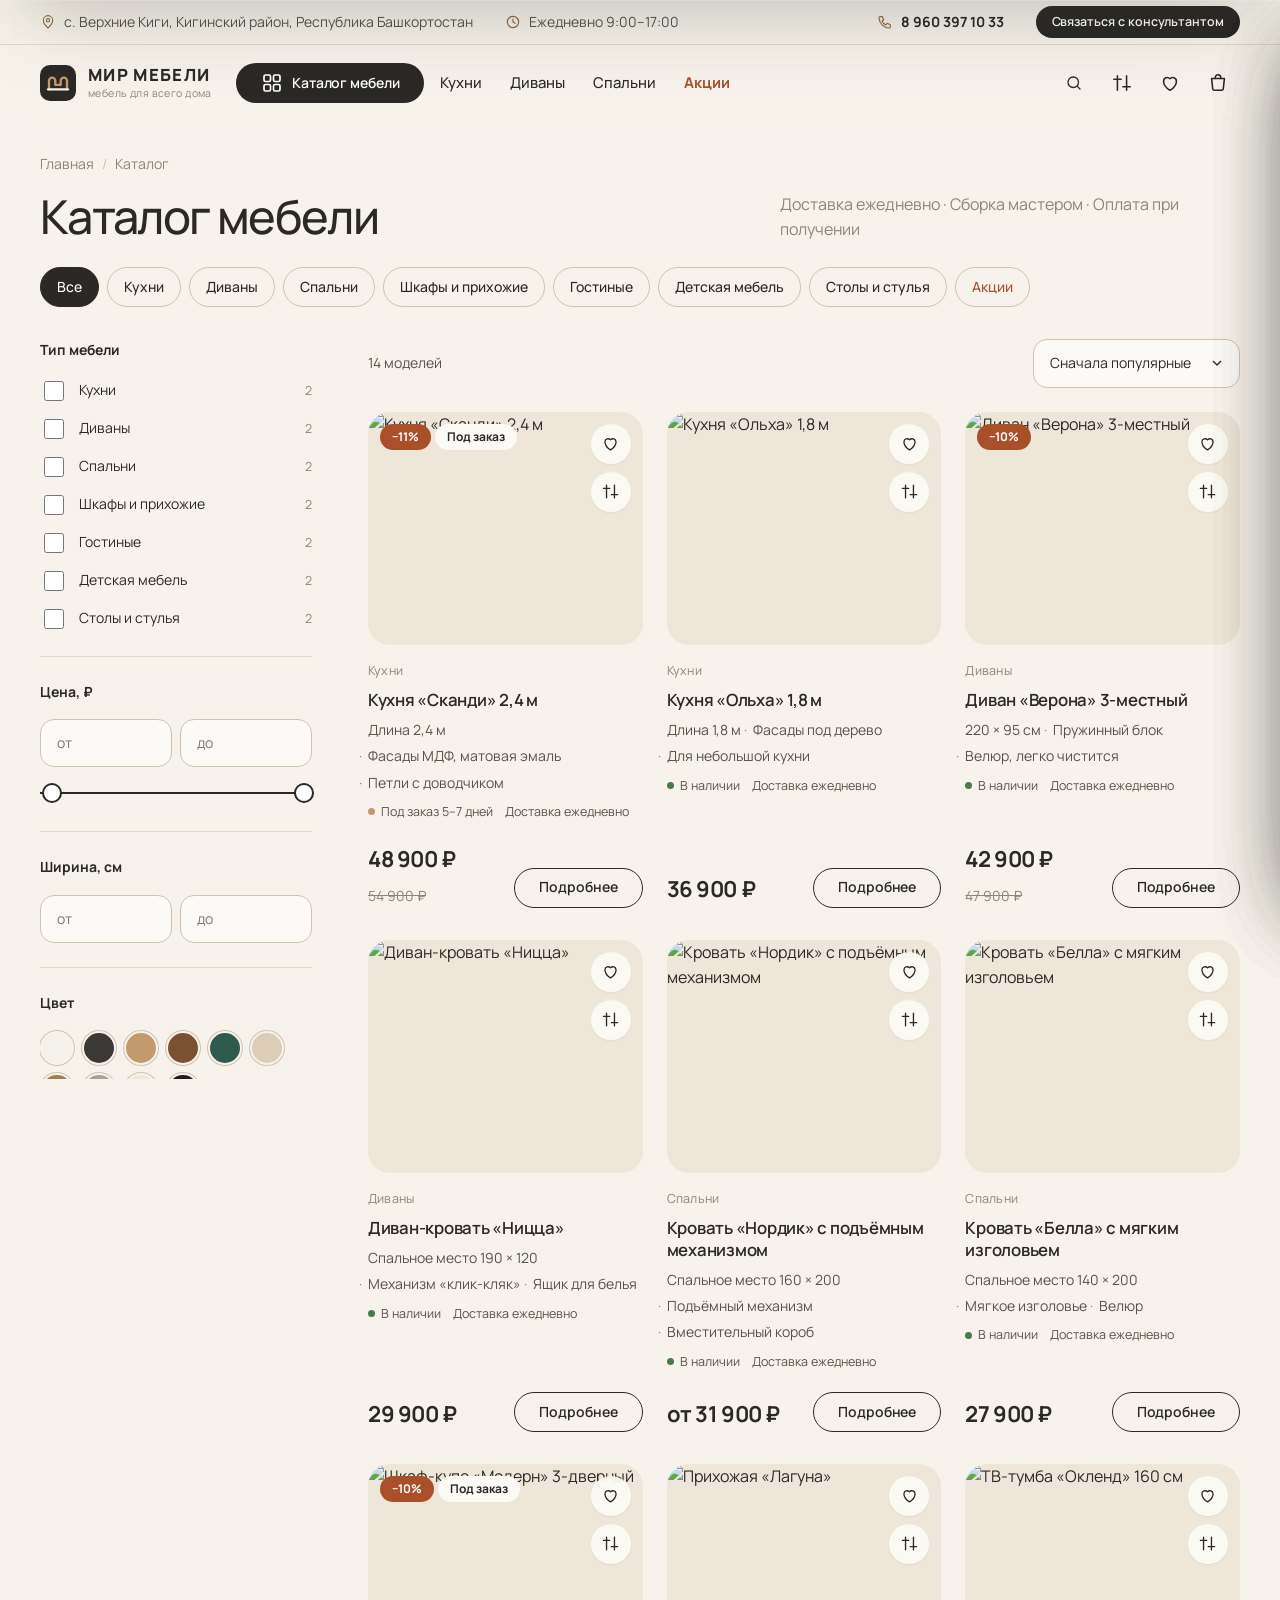
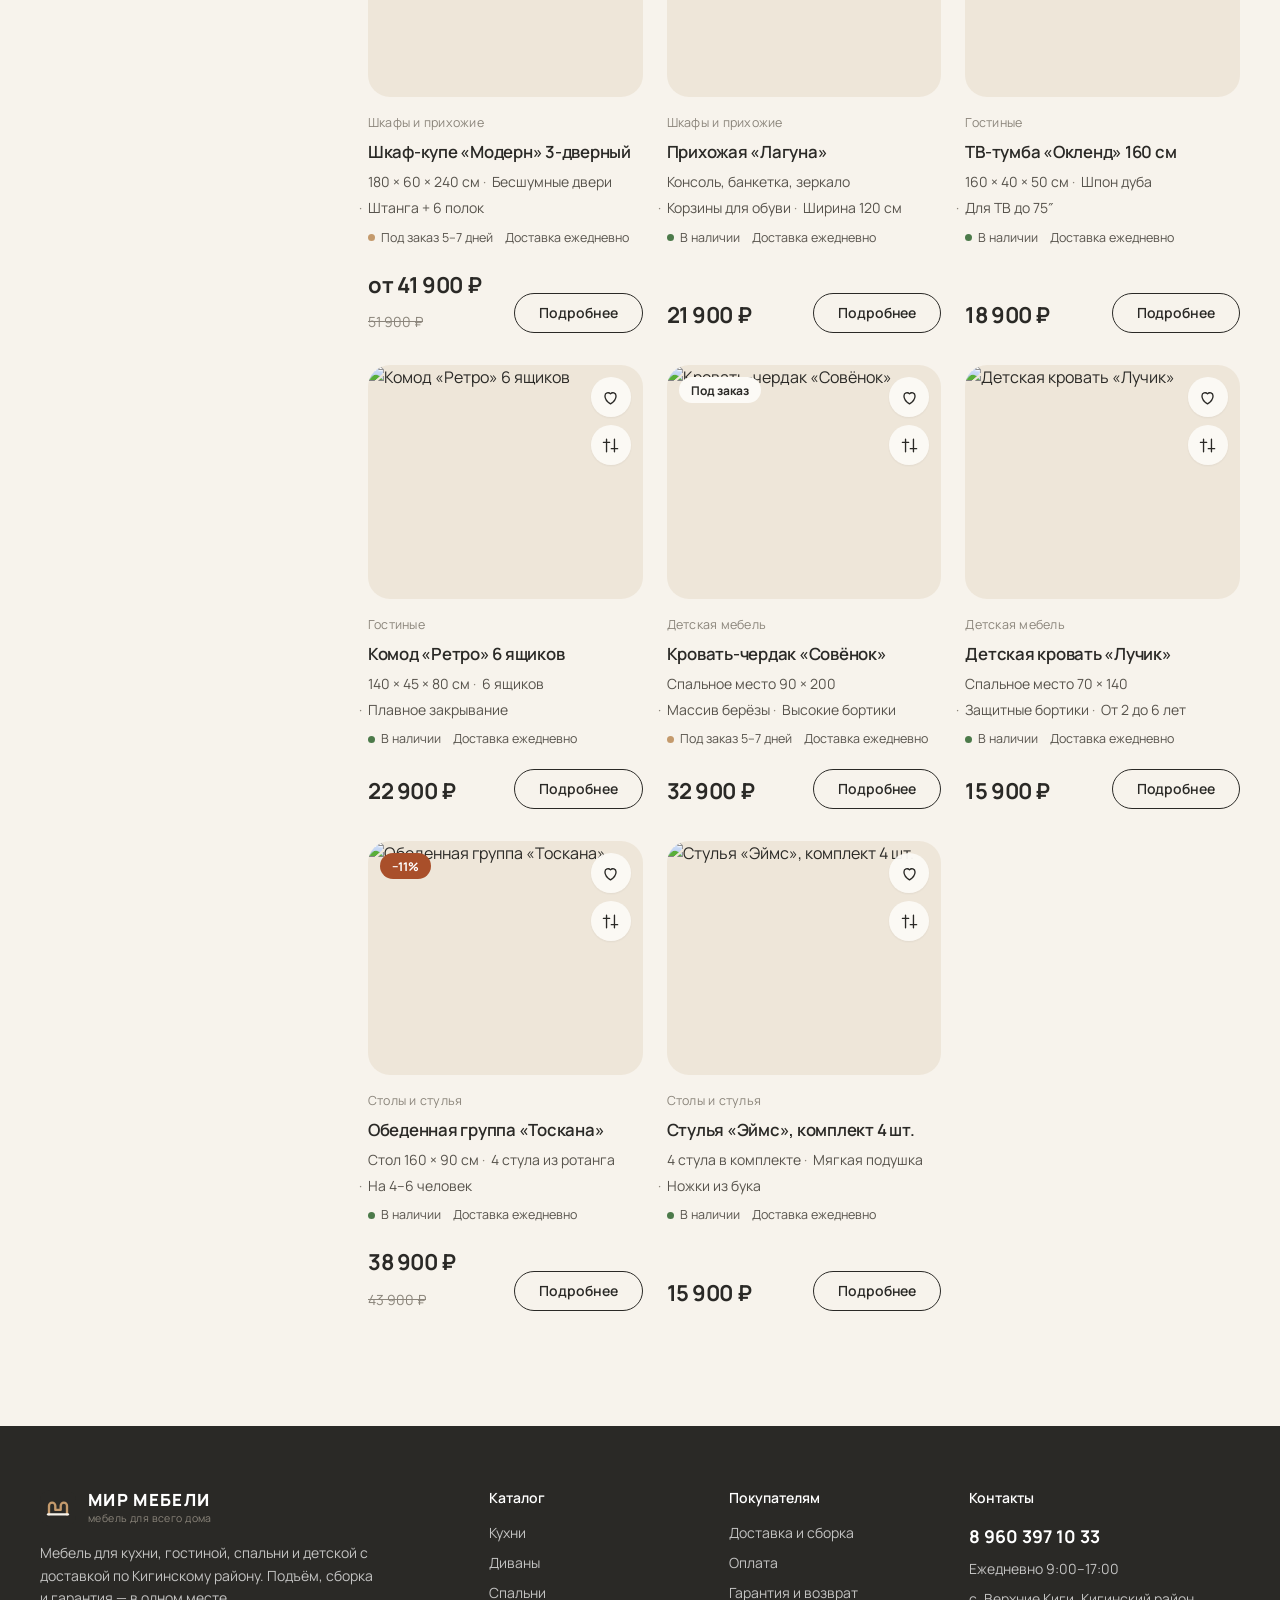
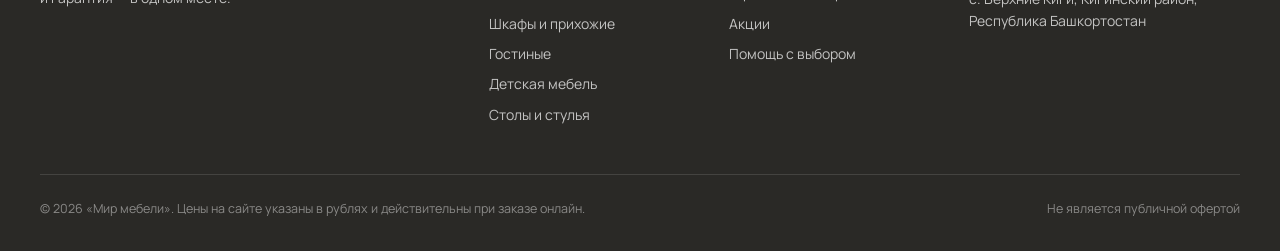
==== catalog.html @ 99c2c00d "Сайт магазина Мир мебели" ====
<!doctype html>
<html lang="ru">
<head>
  <meta charset="utf-8">
  <meta name="viewport" content="width=device-width, initial-scale=1, viewport-fit=cover">
  <title>Каталог мебели — кухни, диваны, спальни, шкафы | Мир мебели</title>
  <meta name="description" content="Каталог мебели «Мир мебели» в Верхних Кигах: фильтры по цене, размерам, цвету и материалу. Доставка ежедневно, сборка, гарантия 18 месяцев.">
  <meta name="theme-color" content="#F7F3EC">
  <link rel="canonical" href="https://mir-mebeli.example/catalog.html">
  <link rel="icon" href="favicon.svg" type="image/svg+xml">
  <link rel="preconnect" href="https://fonts.googleapis.com">
  <link rel="preconnect" href="https://fonts.gstatic.com" crossorigin>
  <link rel="preconnect" href="https://images.unsplash.com">
  <link href="https://fonts.googleapis.com/css2?family=Manrope:wght@400;500;600;700;800&display=swap" rel="stylesheet">
  <link rel="stylesheet" href="assets/css/styles.css">
</head>
<body data-page="catalog">
  <a class="skip-link" href="#main">Перейти к содержимому</a>
  <div id="site-header" style="min-height:var(--header-h)"></div>

  <main id="main">
    <div class="container">
      <header class="page-head">
        <nav aria-label="Хлебные крошки"><ol class="crumbs" style="list-style:none;padding:0;margin:0 0 var(--sp-4)"><li><a href="index.html">Главная</a></li><li data-crumb>Каталог</li></ol></nav>
        <div class="page-head__row">
          <h1 class="page-title" data-title>Каталог мебели</h1>
          <p class="muted" data-subtitle style="max-width:460px">Доставка ежедневно · Сборка мастером · Оплата при получении</p>
        </div>
        <nav class="catnav" aria-label="Разделы" data-catnav></nav>
      </header>

      <div class="catalog">
        <aside class="filters" id="filters" aria-label="Фильтры">
          <div class="filters__head"><b style="font-size:1.15rem">Фильтры</b><button class="icon-btn" data-close-filters aria-label="Закрыть фильтры"><svg viewBox="0 0 24 24" width="22" height="22" fill="none" stroke="currentColor" stroke-width="1.7" stroke-linecap="round"><path d="M6 6l12 12M18 6L6 18"/></svg></button></div>
          <form data-filters onsubmit="return false">
            <fieldset class="fgroup" style="border-left:0;border-right:0;border-top:0;margin:0">
              <legend class="fgroup__title" style="padding:0">Тип мебели</legend>
              <div data-f-cats></div>
            </fieldset>
            <div class="fgroup">
              <div class="fgroup__title">Цена, ₽</div>
              <div class="range">
                <label class="sr-only" for="pmin">Цена от</label><input class="input" id="pmin" name="pmin" inputmode="numeric" placeholder="от">
                <label class="sr-only" for="pmax">Цена до</label><input class="input" id="pmax" name="pmax" inputmode="numeric" placeholder="до">
              </div>
              <div class="range-slider" aria-hidden="true">
                <span class="range-slider__track"></span><span class="range-slider__fill" data-fill></span>
                <input type="range" data-rmin tabindex="-1"><input type="range" data-rmax tabindex="-1">
              </div>
            </div>
            <div class="fgroup">
              <div class="fgroup__title">Ширина, см</div>
              <div class="range">
                <label class="sr-only" for="wmin">Ширина от</label><input class="input" id="wmin" name="wmin" inputmode="numeric" placeholder="от">
                <label class="sr-only" for="wmax">Ширина до</label><input class="input" id="wmax" name="wmax" inputmode="numeric" placeholder="до">
              </div>
            </div>
            <div class="fgroup">
              <div class="fgroup__title">Цвет</div>
              <div class="swatches" data-f-colors></div>
            </div>
            <fieldset class="fgroup" style="border-left:0;border-right:0;border-top:0;margin:0">
              <legend class="fgroup__title" style="padding:0">Материал</legend>
              <div data-f-mats></div>
            </fieldset>
            <div class="fgroup">
              <label class="check"><input type="checkbox" name="stock"><span>Только в наличии</span></label>
              <label class="check" style="margin-top:var(--sp-3)"><input type="checkbox" name="sale"><span>Со скидкой</span></label>
            </div>
            <div class="filters__apply" style="display:grid;gap:var(--sp-2);padding-top:var(--sp-5)">
              <button type="button" class="btn btn--dark btn--block filter-open" data-close-filters data-apply>Показать</button>
              <button type="button" class="btn btn--ghost btn--sm" data-reset>Сбросить фильтры</button>
            </div>
          </form>
        </aside>

        <section aria-label="Товары">
          <div class="toolbar">
            <span class="toolbar__count" data-count-text aria-live="polite"></span>
            <div class="toolbar__right">
              <button class="btn btn--ghost btn--sm filter-open" data-open-filters><svg viewBox="0 0 24 24" width="18" height="18" fill="none" stroke="currentColor" stroke-width="1.8" stroke-linecap="round"><path d="M4 6h16M7 12h10M10 18h4"/></svg>Фильтры</button>
              <label class="sr-only" for="sort">Сортировка</label>
              <select class="select" id="sort" data-sort>
                <option value="pop">Сначала популярные</option>
                <option value="asc">Сначала дешевле</option>
                <option value="desc">Сначала дороже</option>
                <option value="sale">Сначала со скидкой</option>
              </select>
            </div>
          </div>
          <div class="chips" data-chips></div>
          <div class="grid-products" data-grid></div>
        </section>
      </div>
    </div>
  </main>

  <div id="site-footer"></div>

  <script src="assets/js/data.js" defer></script>
  <script src="assets/js/app.js" defer></script>
  <script src="assets/js/catalog.js" defer></script>
</body>
</html>
---- assets/css/styles.css ----
/* =========================================================
   МИР МЕБЕЛИ — дизайн-система
   Все цвета, отступы, радиусы и шрифты задаются здесь один раз.
   ========================================================= */
:root {
  /* Цвет */
  --milk: #F7F3EC;          /* основной фон */
  --milk-light: #FCFAF6;    /* карточки, поля */
  --beige: #EEE6D9;         /* второстепенные поверхности */
  --beige-deep: #E2D6C3;
  --oak: #C49A6C;           /* светлый дуб */
  --oak-light: #E7D5BB;
  --oak-deep: #8F6A42;
  --graphite: #2A2926;      /* заголовки и текст */
  --graphite-soft: #57534C; /* второстепенный текст */
  --muted: #8B857B;
  --line: #E3DACC;
  --line-strong: #CFC3B0;
  --accent: #A94F2A;        /* фирменный — терракота */
  --accent-hover: #8E3F1F;
  --accent-soft: #F4E4D9;
  --ok: #4C7A4A;
  --white: #FFFFFF;

  /* Шрифт */
  --font: 'Manrope', system-ui, -apple-system, 'Segoe UI', Roboto, sans-serif;
  --fs-display: clamp(2.5rem, 1.6rem + 3.6vw, 4.75rem);
  --fs-h2: clamp(1.875rem, 1.4rem + 1.9vw, 3rem);
  --fs-h3: clamp(1.25rem, 1.1rem + 0.6vw, 1.625rem);
  --fs-lead: clamp(1.0625rem, 1rem + 0.3vw, 1.25rem);
  --fs-body: 1rem;
  --fs-sm: 0.875rem;
  --fs-xs: 0.78rem;
  --fs-price: 1.375rem;

  /* Отступы — шкала 4px */
  --sp-1: 4px;
  --sp-2: 8px;
  --sp-3: 12px;
  --sp-4: 16px;
  --sp-5: 24px;
  --sp-6: 32px;
  --sp-7: 48px;
  --sp-8: 64px;
  --sp-9: 96px;
  --sp-10: 128px;
  --gutter: clamp(16px, 4vw, 40px);
  --section-y: clamp(64px, 9vw, 128px);
  --container: 1320px;

  /* Радиусы, тени, движение */
  --r-sm: 8px;
  --r-md: 14px;
  --r-lg: 22px;
  --r-xl: 32px;
  --r-pill: 999px;
  --shadow-sm: 0 1px 2px rgba(42, 41, 38, .06);
  --shadow-md: 0 12px 32px -12px rgba(42, 41, 38, .18);
  --shadow-lg: 0 30px 80px -24px rgba(42, 41, 38, .30);
  --ease: cubic-bezier(.2, .7, .2, 1);
  --t: .25s var(--ease);

  --header-h: 128px;
  --tabbar-h: 0px;
}

/* ---------- База ---------- */
*, *::before, *::after { box-sizing: border-box; }
html { -webkit-text-size-adjust: 100%; scroll-behavior: smooth; scroll-padding-top: 96px; }
body {
  margin: 0; background: var(--milk); color: var(--graphite);
  font-family: var(--font); font-size: var(--fs-body); line-height: 1.6;
  -webkit-font-smoothing: antialiased; text-rendering: optimizeLegibility;
  padding-bottom: var(--tabbar-h);
}
img { display: block; max-width: 100%; height: auto; }
a { color: inherit; text-decoration: none; }
button, input, select, textarea { font: inherit; color: inherit; }
button { cursor: pointer; background: none; border: 0; padding: 0; }
h1, h2, h3, h4 { margin: 0; font-weight: 600; letter-spacing: -0.025em; line-height: 1.1; }
p { margin: 0; }
ul { margin: 0; padding: 0; list-style: none; }
:focus-visible { outline: 2px solid var(--accent); outline-offset: 3px; border-radius: 6px; }
[hidden] { display: none !important; }
.sr-only { position: absolute; width: 1px; height: 1px; overflow: hidden; clip: rect(0 0 0 0); white-space: nowrap; }
.skip-link { position: absolute; left: var(--sp-4); top: -60px; z-index: 200; background: var(--graphite); color: var(--white); padding: var(--sp-2) var(--sp-4); border-radius: var(--r-sm); }
.skip-link:focus { top: var(--sp-4); }

.container { width: 100%; max-width: calc(var(--container) + var(--gutter) * 2); margin: 0 auto; padding: 0 var(--gutter); }
.section { padding: var(--section-y) 0; }
.section--tint { background: var(--beige); }
.section--tight { padding: calc(var(--section-y) * .6) 0; }

.eyebrow { display: inline-flex; align-items: center; gap: var(--sp-2); font-size: var(--fs-xs); font-weight: 600; letter-spacing: .12em; text-transform: uppercase; color: var(--oak-deep); }
.eyebrow::before { content: ''; width: 24px; height: 1px; background: currentColor; }
.h2 { font-size: var(--fs-h2); font-weight: 500; letter-spacing: -0.035em; }
.h3 { font-size: var(--fs-h3); }
.lead { font-size: var(--fs-lead); color: var(--graphite-soft); line-height: 1.55; }
.muted { color: var(--muted); }
.section-head { display: flex; align-items: end; justify-content: space-between; gap: var(--sp-5); margin-bottom: var(--sp-7); flex-wrap: wrap; }
.section-head__text { max-width: 640px; display: grid; gap: var(--sp-4); }
.link-arrow { display: inline-flex; align-items: center; gap: var(--sp-2); font-weight: 600; font-size: var(--fs-sm); border-bottom: 1px solid var(--line-strong); padding-bottom: 2px; transition: var(--t); }
.link-arrow:hover { color: var(--accent); border-color: var(--accent); }
.link-arrow svg { transition: transform var(--t); }
.link-arrow:hover svg { transform: translateX(3px); }

/* ---------- Кнопки ---------- */
.btn {
  display: inline-flex; align-items: center; justify-content: center; gap: var(--sp-2);
  min-height: 52px; padding: 0 var(--sp-6); border-radius: var(--r-pill);
  font-weight: 600; font-size: 0.95rem; letter-spacing: -0.005em; white-space: nowrap;
  transition: background var(--t), color var(--t), border-color var(--t), transform var(--t), box-shadow var(--t);
}
.btn:active { transform: translateY(1px); }
.btn--primary { background: var(--accent); color: var(--white); }
.btn--primary:hover { background: var(--accent-hover); box-shadow: 0 10px 24px -10px rgba(169, 79, 42, .55); }
.btn--ghost { border: 1px solid var(--graphite); color: var(--graphite); }
.btn--ghost:hover { background: var(--graphite); color: var(--white); }
.btn--dark { background: var(--graphite); color: var(--white); }
.btn--dark:hover { background: #000; }
.btn--light { background: var(--milk-light); color: var(--graphite); }
.btn--light:hover { background: var(--white); }
.btn--sm { min-height: 40px; padding: 0 var(--sp-5); font-size: var(--fs-sm); }
.btn--block { width: 100%; }
.icon-btn {
  position: relative; display: inline-grid; place-items: center; width: 44px; height: 44px;
  border-radius: var(--r-pill); transition: background var(--t), color var(--t);
}
.icon-btn:hover { background: var(--beige); }
.icon-btn svg { width: 22px; height: 22px; }
.badge-count {
  position: absolute; top: 4px; right: 2px; min-width: 18px; height: 18px; padding: 0 5px;
  border-radius: var(--r-pill); background: var(--accent); color: var(--white);
  font-size: 11px; font-weight: 700; line-height: 18px; text-align: center;
  transform: scale(0); transition: transform var(--t);
}
.badge-count.is-on { transform: scale(1); }

/* ---------- Шапка ---------- */
.site-header { position: sticky; top: 0; z-index: 50; background: rgba(247, 243, 236, .92); backdrop-filter: saturate(1.4) blur(14px); -webkit-backdrop-filter: saturate(1.4) blur(14px); transition: box-shadow var(--t); }
.site-header.is-scrolled { box-shadow: 0 1px 0 var(--line), 0 10px 30px -20px rgba(42,41,38,.25); }
.topbar { border-bottom: 1px solid var(--line); font-size: var(--fs-sm); color: var(--graphite-soft); }
.topbar__in { display: flex; align-items: center; gap: var(--sp-6); min-height: 44px; }
.topbar__item { display: inline-flex; align-items: center; gap: var(--sp-2); white-space: nowrap; }
.topbar__item svg { width: 16px; height: 16px; color: var(--oak-deep); flex: none; }
.topbar__phone { font-weight: 700; color: var(--graphite); }
.topbar__phone:hover { color: var(--accent); }
.topbar__spacer { flex: 1; }
.topbar .btn--sm { min-height: 32px; padding: 0 var(--sp-4); font-size: var(--fs-xs); }

.logo { display: inline-flex; align-items: center; gap: var(--sp-3); flex: none; }
.logo__mark { width: 36px; height: 36px; }
.logo__text { display: grid; line-height: 1; }
.logo__name { font-weight: 800; font-size: 1.05rem; letter-spacing: .08em; }
.logo__tag { font-size: 10.5px; color: var(--muted); letter-spacing: .04em; margin-top: 4px; }

.mainbar__in { display: flex; align-items: center; gap: var(--sp-5); min-height: 76px; }
.nav { display: flex; align-items: center; gap: var(--sp-1); flex: 1; min-width: 0; }
.nav__catalog { flex: none; }
.nav__links { display: flex; align-items: center; gap: var(--sp-1); min-width: 0; overflow: hidden; }
.nav__link { padding: var(--sp-2) var(--sp-3); border-radius: var(--r-pill); font-size: 0.93rem; font-weight: 500; white-space: nowrap; transition: background var(--t), color var(--t); }
.nav__link:hover, .nav__link[aria-current="page"] { background: var(--beige); }
.nav__link--sale { color: var(--accent); font-weight: 700; }
.header-actions { display: flex; align-items: center; gap: var(--sp-1); flex: none; }
.search-trigger {
  display: flex; align-items: center; gap: var(--sp-3); height: 44px; min-width: 220px; padding: 0 var(--sp-4);
  border: 1px solid var(--line-strong); border-radius: var(--r-pill); background: var(--milk-light);
  color: var(--muted); font-size: var(--fs-sm); transition: border-color var(--t);
}
.search-trigger:hover { border-color: var(--graphite); }
.search-trigger svg { width: 18px; height: 18px; color: var(--graphite); }
.burger { display: none; }

/* Мегаменю */
.mega { position: absolute; left: 0; right: 0; top: 100%; background: var(--milk-light); border-top: 1px solid var(--line); box-shadow: var(--shadow-lg); opacity: 0; visibility: hidden; transform: translateY(-6px); transition: opacity var(--t), transform var(--t), visibility var(--t); }
.mega.is-open { opacity: 1; visibility: visible; transform: none; }
.mega__in { display: grid; grid-template-columns: 1fr 340px; gap: var(--sp-7); padding: var(--sp-7) var(--gutter); }
.mega__grid { display: grid; grid-template-columns: repeat(4, 1fr); gap: var(--sp-4); }
.mega__cat { display: grid; gap: var(--sp-3); padding: var(--sp-3); border-radius: var(--r-md); transition: background var(--t); }
.mega__cat:hover { background: var(--beige); }
.mega__cat img { aspect-ratio: 4/3; object-fit: cover; border-radius: var(--r-sm); width: 100%; }
.mega__cat b { font-weight: 600; }
.mega__cat span { font-size: var(--fs-xs); color: var(--muted); }
.mega__promo { border-radius: var(--r-lg); background: var(--beige); padding: var(--sp-6); display: grid; align-content: space-between; gap: var(--sp-5); }

/* ---------- Мобильная нижняя панель ---------- */
.tabbar { display: none; }

/* ---------- Первый экран ---------- */
.hero { padding: var(--sp-6) 0 var(--sp-8); }
.hero__grid { display: grid; grid-template-columns: minmax(0, 5fr) minmax(0, 7fr); gap: var(--sp-7); align-items: stretch; min-height: min(78vh, 760px); }
.hero__copy { display: flex; flex-direction: column; justify-content: center; gap: var(--sp-6); padding: var(--sp-6) 0; }
.hero__title { font-size: var(--fs-display); font-weight: 500; letter-spacing: -0.045em; line-height: 1.02; }
.hero__title em { font-style: normal; color: var(--oak-deep); }
.hero__text { font-size: var(--fs-lead); color: var(--graphite-soft); max-width: 470px; }
.hero__actions { display: flex; gap: var(--sp-3); flex-wrap: wrap; }
.hero__facts { display: grid; grid-template-columns: repeat(3, auto); justify-content: start; gap: var(--sp-6); padding-top: var(--sp-5); border-top: 1px solid var(--line); margin-top: var(--sp-2); }
.hero__fact b { display: block; font-size: 1.25rem; font-weight: 700; letter-spacing: -0.02em; }
.hero__fact span { font-size: var(--fs-sm); color: var(--muted); }
.hero__media { position: relative; border-radius: var(--r-xl); overflow: hidden; background: var(--beige); min-height: 420px; }
.hero__media img { position: absolute; inset: -6% 0 0; width: 100%; height: 112%; object-fit: cover; object-position: 50% 60%; will-change: transform; }
.hero__chip {
  position: absolute; left: var(--sp-5); bottom: var(--sp-5); display: flex; align-items: center; gap: var(--sp-4);
  padding: var(--sp-3) var(--sp-5) var(--sp-3) var(--sp-3); background: rgba(252, 250, 246, .94); border-radius: var(--r-lg);
  box-shadow: var(--shadow-md); backdrop-filter: blur(8px); max-width: calc(100% - var(--sp-5) * 2); transition: transform var(--t);
}
.hero__chip:hover { transform: translateY(-2px); }
.hero__chip img { position: static; width: 64px; height: 64px; border-radius: var(--r-md); object-fit: cover; flex: none; }
.hero__chip small { display: block; font-size: var(--fs-xs); color: var(--muted); }
.hero__chip b { display: block; font-weight: 600; font-size: 0.95rem; line-height: 1.3; }
.hero__chip strong { font-size: 0.95rem; }
.hero__tag { position: absolute; top: var(--sp-5); right: var(--sp-5); padding: var(--sp-2) var(--sp-4); border-radius: var(--r-pill); background: rgba(252,250,246,.92); font-size: var(--fs-xs); font-weight: 600; }

.hero .rise { animation: rise .9s var(--ease) both; animation-delay: var(--d, 0s); }
@keyframes rise { from { opacity: 0; transform: translateY(16px); } to { opacity: 1; transform: none; } }

/* Быстрые категории под первым экраном */
.quickcats { display: flex; gap: var(--sp-2); overflow-x: auto; scrollbar-width: none; padding-bottom: var(--sp-1); }
.quickcats::-webkit-scrollbar { display: none; }
.quickcat { flex: none; display: inline-flex; align-items: center; gap: var(--sp-3); padding: var(--sp-2) var(--sp-4) var(--sp-2) var(--sp-2); border: 1px solid var(--line); border-radius: var(--r-pill); background: var(--milk-light); font-weight: 500; font-size: var(--fs-sm); transition: border-color var(--t), background var(--t); }
.quickcat:hover { border-color: var(--graphite); }
.quickcat img { width: 36px; height: 36px; border-radius: 50%; object-fit: cover; }

/* ---------- Категории (мозаика) ---------- */
.cats { display: grid; grid-template-columns: repeat(12, 1fr); grid-auto-rows: 200px; gap: var(--sp-4); }
.cat-tile { position: relative; overflow: hidden; border-radius: var(--r-lg); background: var(--beige); isolation: isolate; }
.cat-tile img { position: absolute; inset: 0; width: 100%; height: 100%; object-fit: cover; transition: transform .8s var(--ease); z-index: -1; }
.cat-tile:hover img { transform: scale(1.04); }
.cat-tile__label { position: absolute; left: var(--sp-4); bottom: var(--sp-4); right: var(--sp-4); display: flex; align-items: center; justify-content: space-between; gap: var(--sp-3); padding: var(--sp-3) var(--sp-3) var(--sp-3) var(--sp-5); border-radius: var(--r-md); background: rgba(252, 250, 246, .95); }
.cat-tile__label b { display: block; font-weight: 600; font-size: 1.05rem; letter-spacing: -0.01em; }
.cat-tile__label span { font-size: var(--fs-xs); color: var(--muted); }
.cat-tile__go { flex: none; width: 40px; height: 40px; border-radius: 50%; display: grid; place-items: center; background: var(--graphite); color: var(--white); transition: background var(--t); }
.cat-tile:hover .cat-tile__go { background: var(--accent); }
.cat-tile:nth-child(1) { grid-column: span 6; grid-row: span 2; }
.cat-tile:nth-child(2) { grid-column: span 3; grid-row: span 2; }
.cat-tile:nth-child(3) { grid-column: span 3; grid-row: span 2; }
.cat-tile:nth-child(4) { grid-column: span 3; grid-row: span 2; }
.cat-tile:nth-child(5) { grid-column: span 3; grid-row: span 2; }
.cat-tile:nth-child(6) { grid-column: span 3; grid-row: span 2; }
.cat-tile:nth-child(7) { grid-column: span 3; grid-row: span 2; }

/* ---------- Подборки по комнатам (вкладки) ---------- */
.rooms__tabs { display: inline-flex; gap: var(--sp-1); padding: var(--sp-1); border-radius: var(--r-pill); background: var(--milk-light); border: 1px solid var(--line); margin-bottom: var(--sp-6); overflow-x: auto; max-width: 100%; scrollbar-width: none; }
.rooms__tab { padding: var(--sp-3) var(--sp-5); border-radius: var(--r-pill); font-weight: 600; font-size: var(--fs-sm); white-space: nowrap; color: var(--graphite-soft); transition: background var(--t), color var(--t); }
.rooms__tab[aria-selected="true"] { background: var(--graphite); color: var(--white); }
.room { display: grid; grid-template-columns: minmax(0, 7fr) minmax(0, 5fr); gap: var(--sp-6); }
.room[hidden] { display: none; }
.room__media { position: relative; border-radius: var(--r-xl); overflow: hidden; min-height: 520px; }
.room__media img { position: absolute; inset: 0; width: 100%; height: 100%; object-fit: cover; }
.room__body { display: flex; flex-direction: column; gap: var(--sp-5); }
.room__intro { display: grid; gap: var(--sp-3); padding-bottom: var(--sp-5); border-bottom: 1px solid var(--line-strong); }
.room__list { display: grid; gap: var(--sp-3); }
.room-item { display: grid; grid-template-columns: 104px 1fr auto; align-items: center; gap: var(--sp-4); padding: var(--sp-3); border-radius: var(--r-md); background: var(--milk-light); transition: box-shadow var(--t), transform var(--t); }
.room-item:hover { box-shadow: var(--shadow-md); transform: translateY(-1px); }
.room-item img { width: 104px; height: 84px; object-fit: cover; border-radius: var(--r-sm); }
.room-item b { display: block; font-weight: 600; line-height: 1.3; }
.room-item span { font-size: var(--fs-xs); color: var(--muted); }
.room-item strong { font-size: 1.05rem; white-space: nowrap; }
.room__total { margin-top: auto; display: flex; align-items: center; justify-content: space-between; gap: var(--sp-4); padding: var(--sp-5); border-radius: var(--r-lg); background: var(--graphite); color: var(--white); flex-wrap: wrap; }
.room__total small { display: block; color: rgba(255,255,255,.6); font-size: var(--fs-xs); }
.room__total b { font-size: 1.5rem; letter-spacing: -0.02em; }

/* ---------- Карточка товара ---------- */
.grid-products { display: grid; grid-template-columns: repeat(4, minmax(0, 1fr)); gap: var(--sp-6) var(--sp-5); }
.card { position: relative; display: flex; flex-direction: column; gap: var(--sp-4); }
.card__media { position: relative; aspect-ratio: 4 / 3.4; border-radius: var(--r-lg); overflow: hidden; background: var(--beige); }
.card__media img { width: 100%; height: 100%; object-fit: cover; transition: transform .7s var(--ease), opacity .4s; }
.card:hover .card__media img { transform: scale(1.035); }
.card__badges { position: absolute; top: var(--sp-3); left: var(--sp-3); display: flex; gap: var(--sp-1); flex-wrap: wrap; }
.tag { display: inline-flex; align-items: center; height: 26px; padding: 0 var(--sp-3); border-radius: var(--r-pill); font-size: 12px; font-weight: 700; background: var(--milk-light); }
.tag--sale { background: var(--accent); color: var(--white); }
.card__tools { position: absolute; top: var(--sp-3); right: var(--sp-3); display: grid; gap: var(--sp-2); }
.card__tool { width: 40px; height: 40px; border-radius: 50%; display: grid; place-items: center; background: rgba(252,250,246,.95); box-shadow: var(--shadow-sm); transition: background var(--t), color var(--t), transform var(--t); }
.card__tool:hover { transform: scale(1.06); }
.card__tool svg { width: 19px; height: 19px; }
.card__tool[aria-pressed="true"] { color: var(--accent); }
.card__tool[aria-pressed="true"] .ic-heart { fill: currentColor; }
.card__tool--compare[aria-pressed="true"] { background: var(--graphite); color: var(--white); }
.card__body { display: flex; flex-direction: column; gap: var(--sp-2); flex: 1; }
.card__cat { font-size: var(--fs-xs); color: var(--muted); letter-spacing: .02em; }
.card__title { font-size: 1.05rem; font-weight: 600; letter-spacing: -0.015em; line-height: 1.3; }
.card__title a::after { content: ''; position: absolute; inset: 0; z-index: 0; }
.card__specs { display: flex; flex-wrap: wrap; gap: var(--sp-1) var(--sp-3); font-size: var(--fs-sm); color: var(--graphite-soft); }
.card__specs li { position: relative; }
.card__specs li + li::before { content: '·'; position: absolute; left: -9px; color: var(--muted); }
.card__foot { margin-top: auto; padding-top: var(--sp-3); display: flex; align-items: end; justify-content: space-between; gap: var(--sp-3); }
.price { display: flex; align-items: baseline; gap: var(--sp-2); flex-wrap: wrap; }
.price__now { font-size: var(--fs-price); font-weight: 700; letter-spacing: -0.02em; white-space: nowrap; }
.price__old { font-size: var(--fs-sm); color: var(--muted); text-decoration: line-through; white-space: nowrap; }
.stock { display: flex; flex-wrap: wrap; gap: var(--sp-1) var(--sp-3); font-size: var(--fs-xs); color: var(--graphite-soft); }
.stock__dot { display: inline-flex; align-items: center; gap: 6px; }
.stock__dot::before { content: ''; width: 7px; height: 7px; border-radius: 50%; background: var(--ok); }
.stock__dot--order::before { background: var(--oak); }
.card .btn { position: relative; z-index: 1; }
.card__tools, .card__badges { z-index: 2; }

/* ---------- Интерьеры (галерея с параллаксом) ---------- */
.interiors { display: grid; grid-template-columns: repeat(12, 1fr); gap: var(--sp-4); align-items: start; }
.interior { position: relative; overflow: hidden; border-radius: var(--r-lg); background: var(--beige); margin: 0; }
.interior img { width: 100%; height: 100%; object-fit: cover; }
.interior figcaption { position: absolute; left: var(--sp-3); bottom: var(--sp-3); padding: var(--sp-2) var(--sp-3); border-radius: var(--r-sm); background: rgba(252,250,246,.94); font-size: var(--fs-xs); font-weight: 600; }
.interior--a { grid-column: 1 / span 5; aspect-ratio: 4/5; }
.interior--b { grid-column: 6 / span 4; aspect-ratio: 4/4.4; margin-top: var(--sp-9); }
.interior--c { grid-column: 10 / span 3; aspect-ratio: 3/4; margin-top: var(--sp-6); }
.interior--d { grid-column: 2 / span 4; aspect-ratio: 4/3; margin-top: var(--sp-2); }
.interior--e { grid-column: 7 / span 6; aspect-ratio: 16/10; margin-top: calc(var(--sp-8) * -1); }
.interiors__note { grid-column: 1 / -1; font-size: var(--fs-sm); color: var(--muted); }

/* ---------- Отзывы ---------- */
.reviews { display: grid; grid-template-columns: minmax(0, 4fr) minmax(0, 8fr); gap: var(--sp-8); align-items: start; }
.reviews__aside { position: sticky; top: calc(var(--header-h) + var(--sp-5)); display: grid; gap: var(--sp-5); }
.reviews__list { display: grid; gap: var(--sp-5); }
.review { padding: var(--sp-6); border-radius: var(--r-lg); background: var(--milk-light); border: 1px solid var(--line); display: grid; gap: var(--sp-4); }
.review__head { display: flex; align-items: center; gap: var(--sp-4); }
.review__avatar { width: 48px; height: 48px; border-radius: 50%; background: var(--oak-light); color: var(--oak-deep); display: grid; place-items: center; font-weight: 700; flex: none; }
.review__head b { display: block; font-weight: 600; }
.review__head span { font-size: var(--fs-xs); color: var(--muted); }
.review__product { margin-left: auto; font-size: var(--fs-xs); font-weight: 600; padding: var(--sp-1) var(--sp-3); border-radius: var(--r-pill); background: var(--beige); white-space: nowrap; }
.review__text { font-size: 1.05rem; line-height: 1.65; color: var(--graphite); }

/* ---------- Доставка и сервис ---------- */
.service { display: grid; grid-template-columns: repeat(4, 1fr); border-top: 1px solid var(--graphite); }
.service__item { padding: var(--sp-6) var(--sp-5) var(--sp-6) 0; display: grid; gap: var(--sp-3); align-content: start; }
.service__item + .service__item { padding-left: var(--sp-5); border-left: 1px solid var(--line-strong); }
.service__num { font-size: var(--fs-xs); font-weight: 700; color: var(--oak-deep); letter-spacing: .1em; }
.service__icon { width: 44px; height: 44px; color: var(--graphite); }
.service__item h3 { font-size: 1.2rem; }
.service__item p { color: var(--graphite-soft); font-size: 0.95rem; }
.service__price { margin-top: var(--sp-2); font-weight: 700; font-size: 1.1rem; }
.service__bar { margin-top: var(--sp-7); display: grid; grid-template-columns: 1fr auto; gap: var(--sp-5); align-items: center; padding: var(--sp-5) var(--sp-6); border-radius: var(--r-lg); background: var(--milk-light); border: 1px solid var(--line); }

/* ---------- Консультация ---------- */
.consult { position: relative; display: grid; grid-template-columns: minmax(0, 6fr) minmax(0, 6fr); border-radius: var(--r-xl); overflow: hidden; background: var(--graphite); color: var(--white); }
.consult__media { position: relative; min-height: 460px; }
.consult__media img { position: absolute; inset: 0; width: 100%; height: 100%; object-fit: cover; }
.consult__body { padding: clamp(32px, 5vw, 72px); display: grid; gap: var(--sp-5); align-content: center; }
.consult__body .eyebrow { color: var(--oak-light); }
.consult__body .lead { color: rgba(255,255,255,.72); }
.consult__steps { display: grid; gap: var(--sp-2); font-size: var(--fs-sm); color: rgba(255,255,255,.82); }
.consult__steps li { display: flex; gap: var(--sp-3); }
.consult__steps li::before { content: ''; flex: none; width: 18px; height: 18px; margin-top: 3px; border-radius: 50%; background: var(--oak) url("data:image/svg+xml,%3Csvg xmlns='http://www.w3.org/2000/svg' viewBox='0 0 24 24' fill='none' stroke='%232A2926' stroke-width='3'%3E%3Cpath d='M5 12l5 5L20 7'/%3E%3C/svg%3E") center/12px no-repeat; }

/* ---------- Формы ---------- */
.form { display: grid; gap: var(--sp-3); }
.form__row { display: grid; grid-template-columns: 1fr 1fr; gap: var(--sp-3); }
.field { display: grid; gap: 6px; }
.field label { font-size: var(--fs-xs); font-weight: 600; color: var(--graphite-soft); }
.input, .select, .textarea {
  width: 100%; min-height: 52px; padding: var(--sp-3) var(--sp-4); border-radius: var(--r-md);
  border: 1px solid var(--line-strong); background: var(--milk-light); color: var(--graphite);
  transition: border-color var(--t), box-shadow var(--t);
}
.textarea { min-height: 96px; resize: vertical; }
.input:focus, .select:focus, .textarea:focus { outline: none; border-color: var(--graphite); box-shadow: 0 0 0 3px rgba(42,41,38,.08); }
.input.is-error { border-color: #C0392B; }
.consult .input, .consult .textarea { background: rgba(255,255,255,.07); border-color: rgba(255,255,255,.18); color: var(--white); }
.consult .input::placeholder, .consult .textarea::placeholder { color: rgba(255,255,255,.5); }
.consult .input:focus, .consult .textarea:focus { border-color: var(--oak); box-shadow: none; }
.form__note { font-size: var(--fs-xs); color: var(--muted); }
.consult .form__note { color: rgba(255,255,255,.5); }
.form__success { display: none; padding: var(--sp-5); border-radius: var(--r-md); background: rgba(76,122,74,.12); color: var(--ok); font-weight: 600; }
.consult .form__success { background: rgba(255,255,255,.08); color: var(--oak-light); }
.form.is-sent > :not(.form__success) { display: none; }
.form.is-sent .form__success { display: block; }
.check { display: flex; align-items: center; gap: var(--sp-3); cursor: pointer; font-size: var(--fs-sm); }
.check input { width: 20px; height: 20px; accent-color: var(--accent); flex: none; }

/* ---------- Контакты ---------- */
.contacts { display: grid; grid-template-columns: minmax(0, 5fr) minmax(0, 7fr); gap: var(--sp-6); align-items: stretch; }
.contacts__info { display: grid; gap: var(--sp-5); align-content: start; }
.contacts__list { display: grid; border-top: 1px solid var(--line-strong); }
.contacts__row { display: grid; grid-template-columns: 120px 1fr; gap: var(--sp-4); padding: var(--sp-4) 0; border-bottom: 1px solid var(--line-strong); }
.contacts__row dt { font-size: var(--fs-sm); color: var(--muted); }
.contacts__row dd { margin: 0; font-weight: 600; }
.contacts__map { border-radius: var(--r-xl); overflow: hidden; min-height: 420px; background: var(--beige); position: relative; }
.contacts__map iframe { position: absolute; inset: 0; width: 100%; height: 100%; border: 0; filter: saturate(.75) sepia(.12); }

/* ---------- Подвал ---------- */
.footer { background: var(--graphite); color: rgba(255,255,255,.72); padding: var(--sp-8) 0 var(--sp-6); font-size: var(--fs-sm); }
.footer__grid { display: grid; grid-template-columns: 2fr 1fr 1fr 1.3fr; gap: var(--sp-6); padding-bottom: var(--sp-7); border-bottom: 1px solid rgba(255,255,255,.12); }
.footer h3 { color: var(--white); font-size: var(--fs-sm); font-weight: 600; letter-spacing: 0; margin-bottom: var(--sp-4); }
.footer li + li { margin-top: var(--sp-2); }
.footer a:hover { color: var(--white); }
.footer .logo__name { color: var(--white); }
.footer__bottom { padding-top: var(--sp-5); display: flex; justify-content: space-between; gap: var(--sp-4); flex-wrap: wrap; color: rgba(255,255,255,.45); font-size: var(--fs-xs); }

/* ---------- Каталог ---------- */
.page-head { padding: var(--sp-6) 0 var(--sp-6); }
.crumbs { display: flex; flex-wrap: wrap; gap: var(--sp-2); font-size: var(--fs-sm); color: var(--muted); margin-bottom: var(--sp-4); }
.crumbs a:hover { color: var(--graphite); }
.crumbs li + li::before { content: '/'; margin-right: var(--sp-2); color: var(--line-strong); }
.page-head__row { display: flex; align-items: end; justify-content: space-between; gap: var(--sp-5); flex-wrap: wrap; }
.page-title { font-size: var(--fs-h2); font-weight: 500; letter-spacing: -0.035em; }
.catnav { display: flex; gap: var(--sp-2); overflow-x: auto; scrollbar-width: none; margin-top: var(--sp-5); }
.catnav::-webkit-scrollbar { display: none; }
.catnav__item { flex: none; padding: var(--sp-2) var(--sp-4); border-radius: var(--r-pill); border: 1px solid var(--line-strong); font-size: var(--fs-sm); font-weight: 500; transition: var(--t); }
.catnav__item:hover { border-color: var(--graphite); }
.catnav__item.is-active { background: var(--graphite); border-color: var(--graphite); color: var(--white); }
.catalog { display: grid; grid-template-columns: 280px minmax(0, 1fr); gap: var(--sp-7); align-items: start; padding-bottom: var(--section-y); }
.filters { position: sticky; top: calc(var(--header-h) + var(--sp-4)); display: grid; gap: 0; max-height: calc(100vh - var(--header-h) - var(--sp-6)); overflow: auto; scrollbar-width: thin; padding-right: var(--sp-2); }
.filters__head { display: none; }
.fgroup { border-bottom: 1px solid var(--line); padding: var(--sp-5) 0; }
.fgroup:first-child { padding-top: 0; }
.fgroup__title { font-size: var(--fs-sm); font-weight: 700; margin-bottom: var(--sp-4); display: flex; justify-content: space-between; }
.fgroup .check + .check { margin-top: var(--sp-3); }
.fgroup .check span:last-child { margin-left: auto; color: var(--muted); font-size: var(--fs-xs); }
.range { display: grid; grid-template-columns: 1fr 1fr; gap: var(--sp-2); }
.range .input { min-height: 44px; font-size: var(--fs-sm); }
.range-slider { position: relative; height: 28px; margin-top: var(--sp-3); }
.range-slider input[type=range] { position: absolute; inset: 0; width: 100%; pointer-events: none; -webkit-appearance: none; appearance: none; background: transparent; }
.range-slider input[type=range]::-webkit-slider-thumb { pointer-events: auto; -webkit-appearance: none; width: 20px; height: 20px; border-radius: 50%; background: var(--white); border: 2px solid var(--graphite); cursor: pointer; }
.range-slider input[type=range]::-moz-range-thumb { pointer-events: auto; width: 16px; height: 16px; border-radius: 50%; background: var(--white); border: 2px solid var(--graphite); cursor: pointer; }
.range-slider__track { position: absolute; left: 0; right: 0; top: 13px; height: 2px; background: var(--line-strong); }
.range-slider__fill { position: absolute; top: 13px; height: 2px; background: var(--graphite); }
.swatches { display: flex; flex-wrap: wrap; gap: var(--sp-2); }
.swatch { width: 34px; height: 34px; border-radius: 50%; border: 2px solid var(--milk); box-shadow: 0 0 0 1px var(--line-strong); transition: box-shadow var(--t); }
.swatch[aria-pressed="true"] { box-shadow: 0 0 0 2px var(--graphite); }
.toolbar { display: flex; align-items: center; justify-content: space-between; gap: var(--sp-4); margin-bottom: var(--sp-5); flex-wrap: wrap; }
.toolbar__count { font-size: var(--fs-sm); color: var(--graphite-soft); }
.toolbar__right { display: flex; gap: var(--sp-2); align-items: center; }
.toolbar .select { min-height: 44px; width: auto; padding-right: var(--sp-7); font-size: var(--fs-sm); appearance: none; background: var(--milk-light) url("data:image/svg+xml,%3Csvg xmlns='http://www.w3.org/2000/svg' viewBox='0 0 24 24' fill='none' stroke='%232A2926' stroke-width='2'%3E%3Cpath d='M6 9l6 6 6-6'/%3E%3C/svg%3E") right 14px center/16px no-repeat; }
.filter-open { display: none; }
.chips { display: flex; flex-wrap: wrap; gap: var(--sp-2); margin-bottom: var(--sp-5); }
.chips:empty { display: none; }
.chip { display: inline-flex; align-items: center; gap: var(--sp-2); padding: 6px var(--sp-3); border-radius: var(--r-pill); background: var(--beige); font-size: var(--fs-xs); font-weight: 600; }
.chip svg { width: 14px; height: 14px; }
.catalog .grid-products { grid-template-columns: repeat(3, minmax(0, 1fr)); }
.empty { padding: var(--sp-8) var(--sp-5); text-align: center; border: 1px dashed var(--line-strong); border-radius: var(--r-lg); display: grid; gap: var(--sp-4); justify-items: center; }

/* ---------- Страница товара ---------- */
.pdp { display: grid; grid-template-columns: minmax(0, 7fr) minmax(0, 5fr); gap: var(--sp-7); align-items: start; }
.gallery { display: grid; grid-template-columns: 88px minmax(0, 1fr); gap: var(--sp-4); position: sticky; top: calc(var(--header-h) + var(--sp-4)); }
.gallery__thumbs { display: grid; gap: var(--sp-3); align-content: start; }
.gallery__thumb { border-radius: var(--r-md); overflow: hidden; aspect-ratio: 1; opacity: .65; border: 2px solid transparent; transition: opacity var(--t), border-color var(--t); }
.gallery__thumb img { width: 100%; height: 100%; object-fit: cover; }
.gallery__thumb[aria-current="true"] { opacity: 1; border-color: var(--graphite); }
.gallery__main { position: relative; border-radius: var(--r-xl); overflow: hidden; background: var(--beige); aspect-ratio: 5/4.4; cursor: zoom-in; }
.gallery__main img { width: 100%; height: 100%; object-fit: cover; }
.gallery__zoom { position: absolute; right: var(--sp-4); bottom: var(--sp-4); display: inline-flex; align-items: center; gap: var(--sp-2); padding: var(--sp-2) var(--sp-4); border-radius: var(--r-pill); background: rgba(252,250,246,.94); font-size: var(--fs-xs); font-weight: 600; }
.gallery__nav { position: absolute; top: 50%; transform: translateY(-50%); width: 44px; height: 44px; border-radius: 50%; background: rgba(252,250,246,.94); display: grid; place-items: center; box-shadow: var(--shadow-sm); }
.gallery__nav--prev { left: var(--sp-4); }
.gallery__nav--next { right: var(--sp-4); }
.gallery__dots { display: none; }
.buy { display: grid; gap: var(--sp-5); }
.buy__title { font-size: clamp(1.75rem, 1.3rem + 1.4vw, 2.5rem); font-weight: 500; letter-spacing: -0.035em; line-height: 1.1; }
.buy__meta { display: flex; gap: var(--sp-4); flex-wrap: wrap; font-size: var(--fs-sm); color: var(--muted); }
.buy__price { display: flex; align-items: baseline; gap: var(--sp-3); flex-wrap: wrap; }
.buy__price .price__now { font-size: 2.25rem; }
.buy__price .tag { align-self: center; }
.opt { display: grid; gap: var(--sp-3); }
.opt__label { font-size: var(--fs-sm); font-weight: 600; }
.opt__label span { color: var(--muted); font-weight: 500; }
.opt__list { display: flex; flex-wrap: wrap; gap: var(--sp-2); }
.opt__btn { padding: var(--sp-2) var(--sp-4); min-height: 44px; border-radius: var(--r-md); border: 1px solid var(--line-strong); font-size: var(--fs-sm); font-weight: 500; transition: var(--t); }
.opt__btn[aria-pressed="true"] { border-color: var(--graphite); box-shadow: inset 0 0 0 1px var(--graphite); }
.buy__specs { display: grid; grid-template-columns: 1fr 1fr; gap: 0 var(--sp-5); border-top: 1px solid var(--line); }
.buy__specs div { padding: var(--sp-3) 0; border-bottom: 1px solid var(--line); }
.buy__specs dt { font-size: var(--fs-xs); color: var(--muted); }
.buy__specs dd { margin: 0; font-weight: 600; font-size: var(--fs-sm); }
.buy__actions { display: grid; grid-template-columns: auto 1fr auto auto; gap: var(--sp-2); }
.qty { display: inline-flex; align-items: center; border: 1px solid var(--line-strong); border-radius: var(--r-pill); height: 52px; }
.qty button { width: 44px; height: 100%; display: grid; place-items: center; font-size: 1.2rem; }
.qty output { min-width: 28px; text-align: center; font-weight: 700; }
.buy__actions .icon-btn { width: 52px; height: 52px; border: 1px solid var(--line-strong); }
.buy__actions .icon-btn[aria-pressed="true"] { color: var(--accent); border-color: var(--accent); }
.buy__actions .icon-btn[aria-pressed="true"] .ic-heart { fill: currentColor; }
.deliv { border-radius: var(--r-lg); background: var(--milk-light); border: 1px solid var(--line); overflow: hidden; }
.deliv__row { display: flex; align-items: center; justify-content: space-between; gap: var(--sp-4); padding: var(--sp-4) var(--sp-5); font-size: var(--fs-sm); }
.deliv__row + .deliv__row { border-top: 1px solid var(--line); }
.deliv__row b { white-space: nowrap; }
.deliv__total { background: var(--beige); font-size: 1rem; }
.deliv__total b { font-size: 1.25rem; }
.deliv__calc { padding: var(--sp-4) var(--sp-5); border-top: 1px solid var(--line); display: grid; gap: var(--sp-3); }
.deliv__calc .form__row { gap: var(--sp-2); }
.deliv__calc .select, .deliv__calc .input { min-height: 44px; font-size: var(--fs-sm); }
.pdp-info { margin-top: var(--section-y); display: grid; grid-template-columns: 240px minmax(0, 1fr); gap: var(--sp-7); align-items: start; }
.pdp-info__nav { position: sticky; top: calc(var(--header-h) + var(--sp-5)); display: grid; gap: var(--sp-1); }
.pdp-info__nav a { padding: var(--sp-2) var(--sp-4); border-radius: var(--r-pill); font-size: var(--fs-sm); font-weight: 500; color: var(--graphite-soft); transition: var(--t); }
.pdp-info__nav a:hover, .pdp-info__nav a.is-active { background: var(--beige); color: var(--graphite); }
.info-block { padding: var(--sp-7) 0; border-top: 1px solid var(--line-strong); display: grid; grid-template-columns: minmax(0, 4fr) minmax(0, 8fr); gap: var(--sp-6); }
.info-block:first-child { border-top: 0; padding-top: 0; }
.info-block h2 { font-size: 1.5rem; font-weight: 600; }
.spec-table { width: 100%; border-collapse: collapse; font-size: 0.95rem; }
.spec-table th, .spec-table td { text-align: left; padding: var(--sp-3) 0; border-bottom: 1px solid var(--line); vertical-align: top; }
.spec-table th { font-weight: 500; color: var(--muted); width: 45%; padding-right: var(--sp-4); }
.spec-table td { font-weight: 600; }
.ticks { display: grid; gap: var(--sp-3); }
.ticks li { display: flex; gap: var(--sp-3); }
.ticks li::before { content: ''; flex: none; width: 20px; height: 20px; margin-top: 2px; border-radius: 50%; background: var(--oak-light) url("data:image/svg+xml,%3Csvg xmlns='http://www.w3.org/2000/svg' viewBox='0 0 24 24' fill='none' stroke='%238F6A42' stroke-width='3'%3E%3Cpath d='M5 12l5 5L20 7'/%3E%3C/svg%3E") center/12px no-repeat; }
.info-cards { display: grid; grid-template-columns: 1fr 1fr; gap: var(--sp-4); }
.info-card { padding: var(--sp-5); border-radius: var(--r-md); background: var(--milk-light); border: 1px solid var(--line); display: grid; gap: var(--sp-2); align-content: start; }
.info-card b { font-weight: 600; }
.info-card p { font-size: var(--fs-sm); color: var(--graphite-soft); }
.buybar { display: none; }

/* ---------- Выезжающие панели и модальные окна ---------- */
.overlay:not(.is-open) { pointer-events: none; }
.overlay { position: fixed; inset: 0; z-index: 90; background: rgba(30, 28, 25, .42); opacity: 0; visibility: hidden; transition: opacity var(--t), visibility var(--t); }
.overlay.is-open { opacity: 1; visibility: visible; }
.drawer { position: fixed; top: 0; right: 0; bottom: 0; z-index: 100; width: min(460px, 100%); background: var(--milk); display: flex; flex-direction: column; transform: translateX(100%); transition: transform .35s var(--ease); box-shadow: var(--shadow-lg); }
.drawer.is-open { transform: none; }
.drawer--wide { width: min(960px, 100%); }
.drawer__head { display: flex; align-items: center; justify-content: space-between; padding: var(--sp-5); border-bottom: 1px solid var(--line); }
.drawer__head h2 { font-size: 1.35rem; font-weight: 600; }
.drawer__body { flex: 1; overflow: auto; padding: var(--sp-5); }
.drawer__foot { padding: var(--sp-5); border-top: 1px solid var(--line); background: var(--milk-light); display: grid; gap: var(--sp-3); }
.line-item { display: grid; grid-template-columns: 88px 1fr; gap: var(--sp-4); padding: var(--sp-4) 0; border-bottom: 1px solid var(--line); }
.line-item:first-child { padding-top: 0; }
.line-item img { width: 88px; height: 76px; border-radius: var(--r-sm); object-fit: cover; }
.line-item__title { font-weight: 600; line-height: 1.3; font-size: 0.95rem; }
.line-item__meta { font-size: var(--fs-xs); color: var(--muted); }
.line-item__row { display: flex; align-items: center; justify-content: space-between; gap: var(--sp-3); margin-top: var(--sp-2); }
.line-item .qty { height: 38px; }
.line-item .qty button { width: 34px; }
.line-item__remove { font-size: var(--fs-xs); color: var(--muted); text-decoration: underline; }
.sum-row { display: flex; justify-content: space-between; font-size: var(--fs-sm); }
.sum-row--total { font-size: 1.15rem; font-weight: 700; padding-top: var(--sp-2); border-top: 1px solid var(--line); }
.drawer__empty { display: grid; gap: var(--sp-4); justify-items: center; text-align: center; padding: var(--sp-8) var(--sp-4); color: var(--graphite-soft); }
.compare { width: 100%; border-collapse: collapse; font-size: var(--fs-sm); }
.compare th, .compare td { padding: var(--sp-3); border-bottom: 1px solid var(--line); text-align: left; vertical-align: top; min-width: 180px; }
.compare th { color: var(--muted); font-weight: 500; min-width: 140px; position: sticky; left: 0; background: var(--milk); }
.compare img { border-radius: var(--r-sm); aspect-ratio: 4/3; object-fit: cover; width: 100%; margin-bottom: var(--sp-2); }

.modal { position: fixed; inset: 0; z-index: 110; display: grid; place-items: center; padding: var(--sp-4); opacity: 0; visibility: hidden; transition: opacity var(--t), visibility var(--t); }
.modal:not(.is-open) { pointer-events: none; }
.modal.is-open { opacity: 1; visibility: visible; }
.modal__backdrop { position: absolute; inset: 0; background: rgba(30, 28, 25, .42); }
.modal__box { position: relative; width: min(520px, 100%); max-height: calc(100vh - 32px); overflow: auto; background: var(--milk); border-radius: var(--r-xl); padding: var(--sp-7) var(--sp-6) var(--sp-6); display: grid; gap: var(--sp-5); transform: translateY(12px); transition: transform var(--t); }
.modal.is-open .modal__box { transform: none; }
.modal__close { position: absolute; top: var(--sp-3); right: var(--sp-3); }

.search { position: fixed; inset: 0 0 auto; z-index: 100; background: var(--milk); padding: var(--sp-5) 0 var(--sp-7); transform: translateY(-100%); transition: transform .35s var(--ease); box-shadow: var(--shadow-lg); max-height: 100vh; overflow: auto; }
.search.is-open { transform: none; }
.search__bar { display: flex; align-items: center; gap: var(--sp-3); border-bottom: 2px solid var(--graphite); padding-bottom: var(--sp-3); }
.search__bar svg { width: 24px; height: 24px; flex: none; }
.search__input { flex: 1; border: 0; background: none; font-size: clamp(1.25rem, 1rem + 1vw, 1.75rem); font-weight: 500; outline: none; min-width: 0; letter-spacing: -0.02em; }
.search__hints { margin-top: var(--sp-5); display: flex; flex-wrap: wrap; gap: var(--sp-2); align-items: center; font-size: var(--fs-sm); }
.search__results { margin-top: var(--sp-5); display: grid; grid-template-columns: repeat(auto-fill, minmax(260px, 1fr)); gap: var(--sp-3); }
.search-hit { display: grid; grid-template-columns: 72px 1fr; gap: var(--sp-3); align-items: center; padding: var(--sp-2); border-radius: var(--r-md); transition: background var(--t); }
.search-hit:hover, .search-hit:focus-visible { background: var(--beige); }
.search-hit img { width: 72px; height: 60px; object-fit: cover; border-radius: var(--r-sm); }
.search-hit b { display: block; font-weight: 600; font-size: var(--fs-sm); line-height: 1.3; }
.search-hit span { font-size: var(--fs-sm); }

.lightbox { position: fixed; inset: 0; z-index: 120; background: rgba(20, 19, 17, .94); display: grid; place-items: center; opacity: 0; visibility: hidden; transition: opacity var(--t), visibility var(--t); overflow: hidden; }
.lightbox.is-open { opacity: 1; visibility: visible; }
.lightbox img { max-width: 92vw; max-height: 86vh; object-fit: contain; border-radius: var(--r-md); transition: transform .3s var(--ease); cursor: zoom-in; touch-action: pinch-zoom; }
.lightbox img.is-zoomed { transform: scale(2); cursor: zoom-out; }
.lightbox__btn { position: absolute; width: 52px; height: 52px; border-radius: 50%; background: rgba(255,255,255,.12); color: var(--white); display: grid; place-items: center; }
.lightbox__btn:hover { background: rgba(255,255,255,.22); }
.lightbox__close { top: var(--sp-4); right: var(--sp-4); }
.lightbox__prev { left: var(--sp-4); top: 50%; transform: translateY(-50%); }
.lightbox__next { right: var(--sp-4); top: 50%; transform: translateY(-50%); }
.lightbox__count { position: absolute; bottom: var(--sp-5); left: 50%; transform: translateX(-50%); color: rgba(255,255,255,.7); font-size: var(--fs-sm); }

.toast { position: fixed; left: 50%; bottom: calc(var(--tabbar-h) + var(--sp-5)); z-index: 130; transform: translate(-50%, 20px); opacity: 0; visibility: hidden; display: flex; align-items: center; gap: var(--sp-4); padding: var(--sp-3) var(--sp-3) var(--sp-3) var(--sp-5); border-radius: var(--r-pill); background: var(--graphite); color: var(--white); font-size: var(--fs-sm); box-shadow: var(--shadow-lg); transition: var(--t); max-width: calc(100% - 32px); }
.toast.is-on { opacity: 1; visibility: visible; transform: translate(-50%, 0); }
.toast .btn { min-height: 36px; padding: 0 var(--sp-4); }

body.is-locked { overflow: hidden; }

/* ---------- Появление при прокрутке ---------- */
.reveal { opacity: 0; transform: translateY(24px); transition: opacity .8s var(--ease), transform .8s var(--ease); transition-delay: var(--d, 0s); }
.reveal.is-in { opacity: 1; transform: none; }
@media (prefers-reduced-motion: reduce) {
  html { scroll-behavior: auto; }
  .reveal { opacity: 1; transform: none; transition: none; }
  * { animation: none !important; transition-duration: .01ms !important; }
}

/* =========================================================
   Адаптив
   ========================================================= */
@media (max-width: 1560px) {
  .search-trigger { min-width: 0; width: 44px; padding: 0; justify-content: center; border-color: transparent; background: none; }
  .search-trigger:hover { background: var(--beige); }
  .search-trigger span { display: none; }
}
@media (max-width: 1280px) {
  .nav__link--opt { display: none; }
  .grid-products { grid-template-columns: repeat(3, minmax(0, 1fr)); }
}
@media (max-width: 1100px) {
  .topbar__hours { display: none; }
  .hero__grid { grid-template-columns: 1fr 1fr; }
  .catalog { grid-template-columns: 240px minmax(0, 1fr); gap: var(--sp-5); }
  .catalog .grid-products { grid-template-columns: repeat(2, minmax(0, 1fr)); }
  .footer__grid { grid-template-columns: 1fr 1fr; }
  .mega__in { grid-template-columns: 1fr; }
  .mega__promo { display: none; }
  .pdp-info { grid-template-columns: 1fr; }
  .pdp-info__nav { display: none; }
}

@media (max-width: 900px) {
  :root { --header-h: 64px; --tabbar-h: 64px; }
  .topbar { display: none; }
  .mainbar__in { min-height: 64px; gap: var(--sp-2); }
  .nav { display: none; }
  .burger { display: inline-grid; }
  .logo { margin-right: auto; }
  .logo__tag { display: none; }
  .logo__mark { width: 30px; height: 30px; }
  .header-actions .icon-btn--fav, .header-actions .icon-btn--cart, .header-actions .icon-btn--compare { display: none; }
  .header-call { display: inline-grid; }

  .tabbar { position: fixed; left: 0; right: 0; bottom: 0; z-index: 60; display: grid; grid-template-columns: repeat(5, 1fr); height: calc(var(--tabbar-h) + env(safe-area-inset-bottom)); padding-bottom: env(safe-area-inset-bottom); background: rgba(252,250,246,.97); border-top: 1px solid var(--line); backdrop-filter: blur(12px); }
  .tabbar__item { position: relative; display: grid; justify-items: center; align-content: center; gap: 3px; font-size: 11px; font-weight: 600; color: var(--graphite-soft); }
  .tabbar__item svg { width: 22px; height: 22px; }
  .tabbar__item[aria-current="page"] { color: var(--accent); }
  .tabbar__item .badge-count { top: 6px; right: calc(50% - 22px); }

  .hero { padding-top: var(--sp-3); }
  .hero__grid { grid-template-columns: 1fr; min-height: 0; gap: var(--sp-5); }
  .hero__media { order: -1; min-height: 0; aspect-ratio: 4/3.3; border-radius: var(--r-lg); }
  .hero__copy { padding: 0; gap: var(--sp-5); }
  .hero__facts { grid-template-columns: repeat(3, 1fr); gap: var(--sp-3); }
  .hero__fact b { font-size: 1.05rem; }
  .hero__fact span { font-size: var(--fs-xs); }
  .hero__chip { left: var(--sp-3); bottom: var(--sp-3); padding: var(--sp-2) var(--sp-4) var(--sp-2) var(--sp-2); gap: var(--sp-3); }
  .hero__chip img { width: 48px; height: 48px; }
  .hero__tag { top: var(--sp-3); right: var(--sp-3); }

  .cats { grid-template-columns: 1fr 1fr; grid-auto-rows: 180px; gap: var(--sp-3); }
  .cat-tile:nth-child(n) { grid-column: span 1; grid-row: span 1; }
  .cat-tile:nth-child(1) { grid-column: span 2; grid-row: span 1; }
  .cat-tile__label { left: var(--sp-2); right: var(--sp-2); bottom: var(--sp-2); padding: var(--sp-2) var(--sp-2) var(--sp-2) var(--sp-3); }
  .cat-tile__label b { font-size: 0.9rem; }
  .cat-tile__label > span > span { display: none; }
  .cat-tile__go { width: 30px; height: 30px; }

  .room { grid-template-columns: 1fr; }
  .room__media { min-height: 0; aspect-ratio: 4/3; border-radius: var(--r-lg); }
  .room-item { grid-template-columns: 80px 1fr; row-gap: var(--sp-1); }
  .room-item img { width: 80px; height: 68px; grid-row: span 2; }
  .room-item strong { grid-column: 2; font-size: 1rem; align-self: start; }
  .card__badges .tag:not(.tag--sale) { display: none; }

  .grid-products, .catalog .grid-products { grid-template-columns: repeat(2, minmax(0, 1fr)); gap: var(--sp-5) var(--sp-3); }
  .card__media { border-radius: var(--r-md); }
  .card__title { font-size: 0.95rem; }
  .card__specs { display: none; }
  .card__foot { flex-direction: column; align-items: stretch; }
  .card__foot .btn { min-height: 40px; }
  .price__now { font-size: 1.15rem; }
  .card__tool { width: 36px; height: 36px; }

  .interiors { grid-template-columns: repeat(2, 1fr); gap: var(--sp-3); }
  .interior--a, .interior--b, .interior--c, .interior--d, .interior--e { grid-column: auto; margin-top: 0; aspect-ratio: 3/4; }
  .interior--a { grid-column: span 2; aspect-ratio: 4/3; }
  .interior--e { grid-column: span 2; aspect-ratio: 16/10; }

  .reviews { grid-template-columns: 1fr; gap: var(--sp-6); }
  .reviews__aside { position: static; }
  .review { padding: var(--sp-5); }
  .review__head { flex-wrap: wrap; }
  .review__product { margin-left: 0; }

  .service { grid-template-columns: 1fr 1fr; }
  .service__item, .service__item + .service__item { padding: var(--sp-5) var(--sp-3) var(--sp-5) 0; border-left: 0; border-bottom: 1px solid var(--line-strong); }
  .service__item:nth-child(even) { padding-left: var(--sp-3); border-left: 1px solid var(--line-strong); }
  .service__bar { grid-template-columns: 1fr; }

  .consult { grid-template-columns: 1fr; border-radius: var(--r-lg); }
  .consult__media { min-height: 0; aspect-ratio: 16/9; }
  .contacts { grid-template-columns: 1fr; }
  .contacts__map { min-height: 320px; border-radius: var(--r-lg); }
  .footer__grid { grid-template-columns: 1fr; gap: var(--sp-5); }

  .catalog { grid-template-columns: 1fr; }
  .filter-open { display: inline-flex; }
  .filters { position: fixed; inset: auto 0 0 0; top: auto; z-index: 100; max-height: 88vh; background: var(--milk); border-radius: var(--r-xl) var(--r-xl) 0 0; padding: 0 var(--sp-5) var(--sp-5); transform: translateY(100%); transition: transform .35s var(--ease); box-shadow: var(--shadow-lg); }
  .filters.is-open { transform: none; }
  .filters__head { display: flex; position: sticky; top: 0; z-index: 2; align-items: center; justify-content: space-between; padding: var(--sp-4) 0; background: var(--milk); border-bottom: 1px solid var(--line); margin-bottom: var(--sp-4); }
  .filters__apply { position: sticky; bottom: 0; padding-top: var(--sp-4); background: var(--milk); }

  .pdp { grid-template-columns: 1fr; gap: var(--sp-5); }
  .gallery { position: static; grid-template-columns: 1fr; margin: 0 calc(var(--gutter) * -1); }
  .gallery__thumbs { display: none; }
  .gallery__main { border-radius: 0; aspect-ratio: 1 / 0.9; }
  .gallery__nav { display: none; }
  .gallery__dots { display: flex; justify-content: center; gap: 6px; padding-top: var(--sp-3); }
  .gallery__dots span { width: 6px; height: 6px; border-radius: 50%; background: var(--line-strong); transition: var(--t); }
  .gallery__dots span.is-on { width: 18px; border-radius: 3px; background: var(--graphite); }
  .buy__actions { grid-template-columns: auto 1fr auto; }
  .buy__actions .icon-btn--compare { display: none; }
  .info-block { grid-template-columns: 1fr; gap: var(--sp-4); padding: var(--sp-6) 0; }
  .info-cards { grid-template-columns: 1fr; }
  body.has-buybar { --tabbar-h: 76px; }
  body.has-buybar .tabbar { display: none; }
  .buybar { position: fixed; left: 0; right: 0; bottom: 0; z-index: 60; display: flex; align-items: center; gap: var(--sp-3); padding: var(--sp-3) var(--gutter) calc(var(--sp-3) + env(safe-area-inset-bottom)); background: rgba(252,250,246,.97); border-top: 1px solid var(--line); backdrop-filter: blur(12px); }
  .buybar__price { display: grid; line-height: 1.2; }
  .buybar__price small { font-size: 11px; color: var(--muted); }
  .buybar__price b { font-size: 1.15rem; }
  .buybar .btn { flex: 1; min-height: 48px; }
  .buybar .icon-btn { border: 1px solid var(--line-strong); width: 48px; height: 48px; }

  .section-head { margin-bottom: var(--sp-6); }
  .form__row { grid-template-columns: 1fr; }
}

@media (min-width: 901px) { .header-call { display: none; } }

@media (max-width: 420px) {
  .hero__actions .btn { flex: 1 1 100%; }
  .hero__fact span { display: block; }
  .buy__specs { grid-template-columns: 1fr; }
}
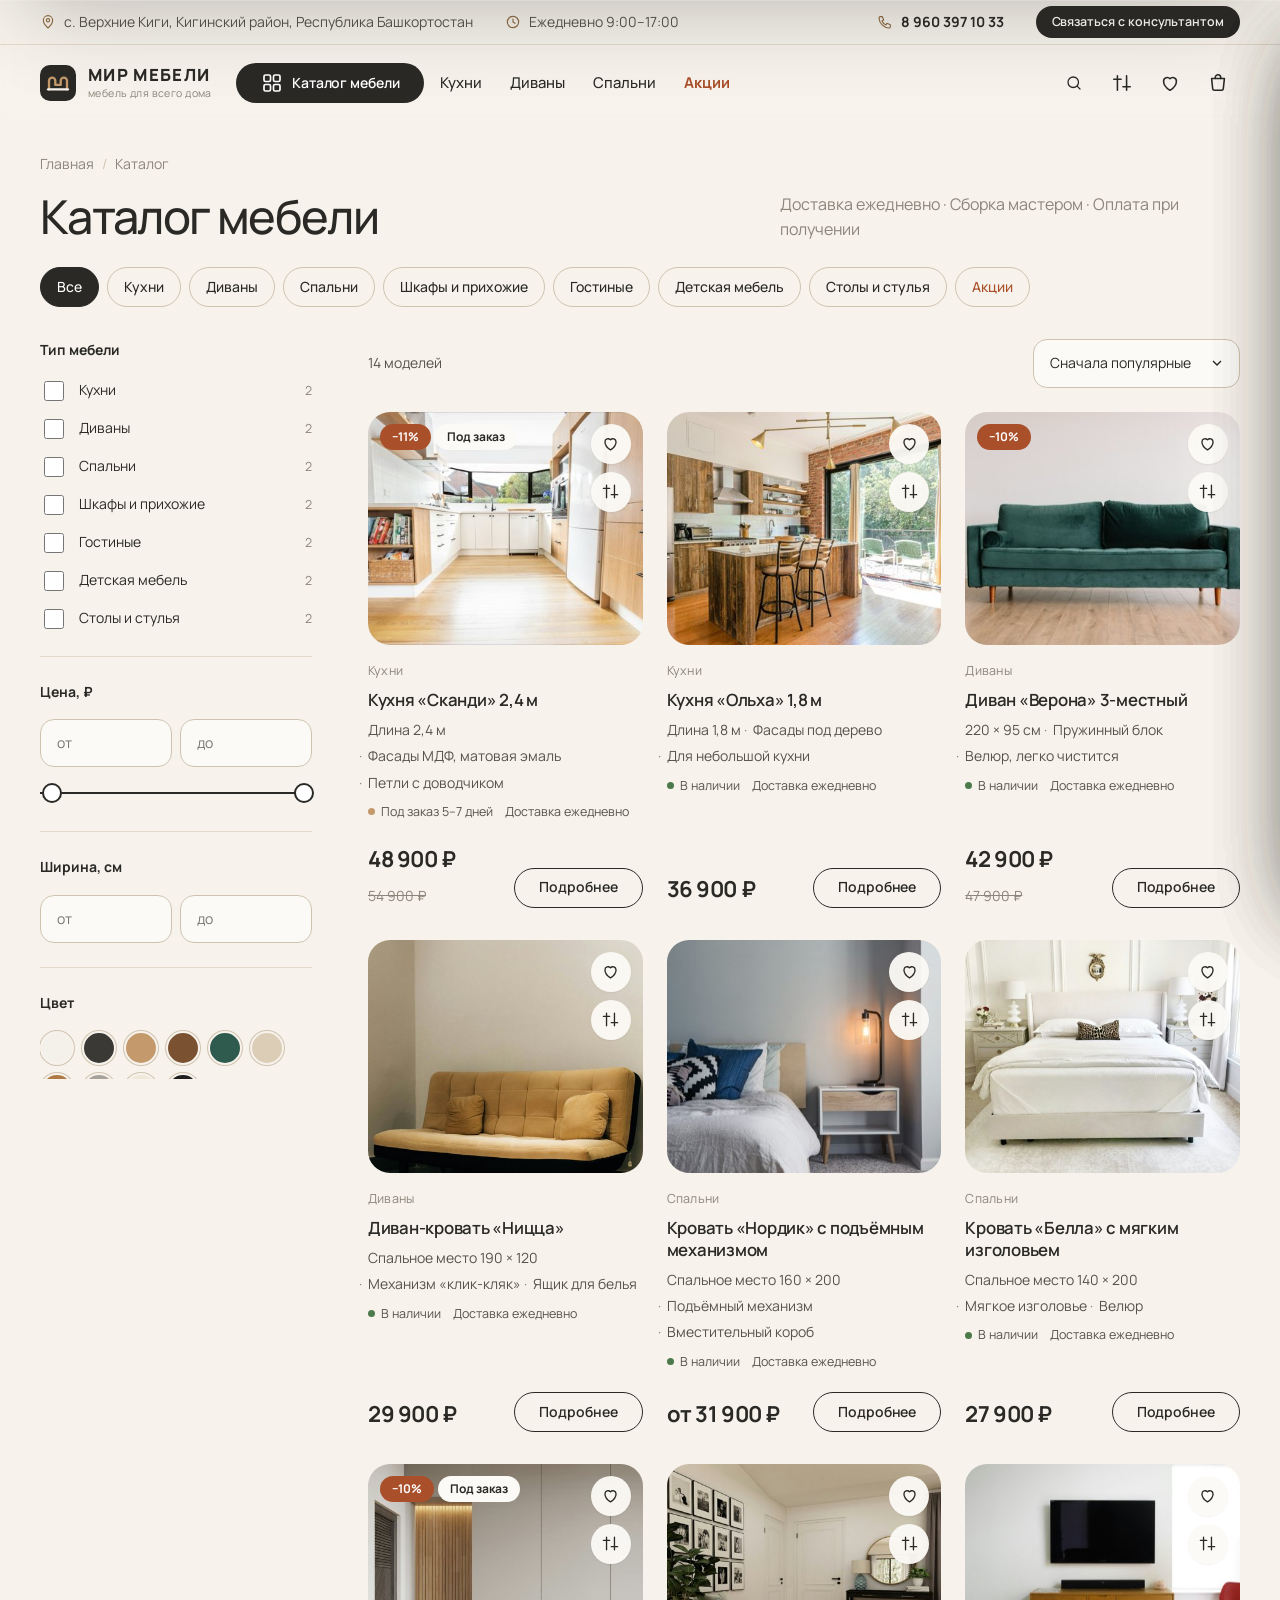
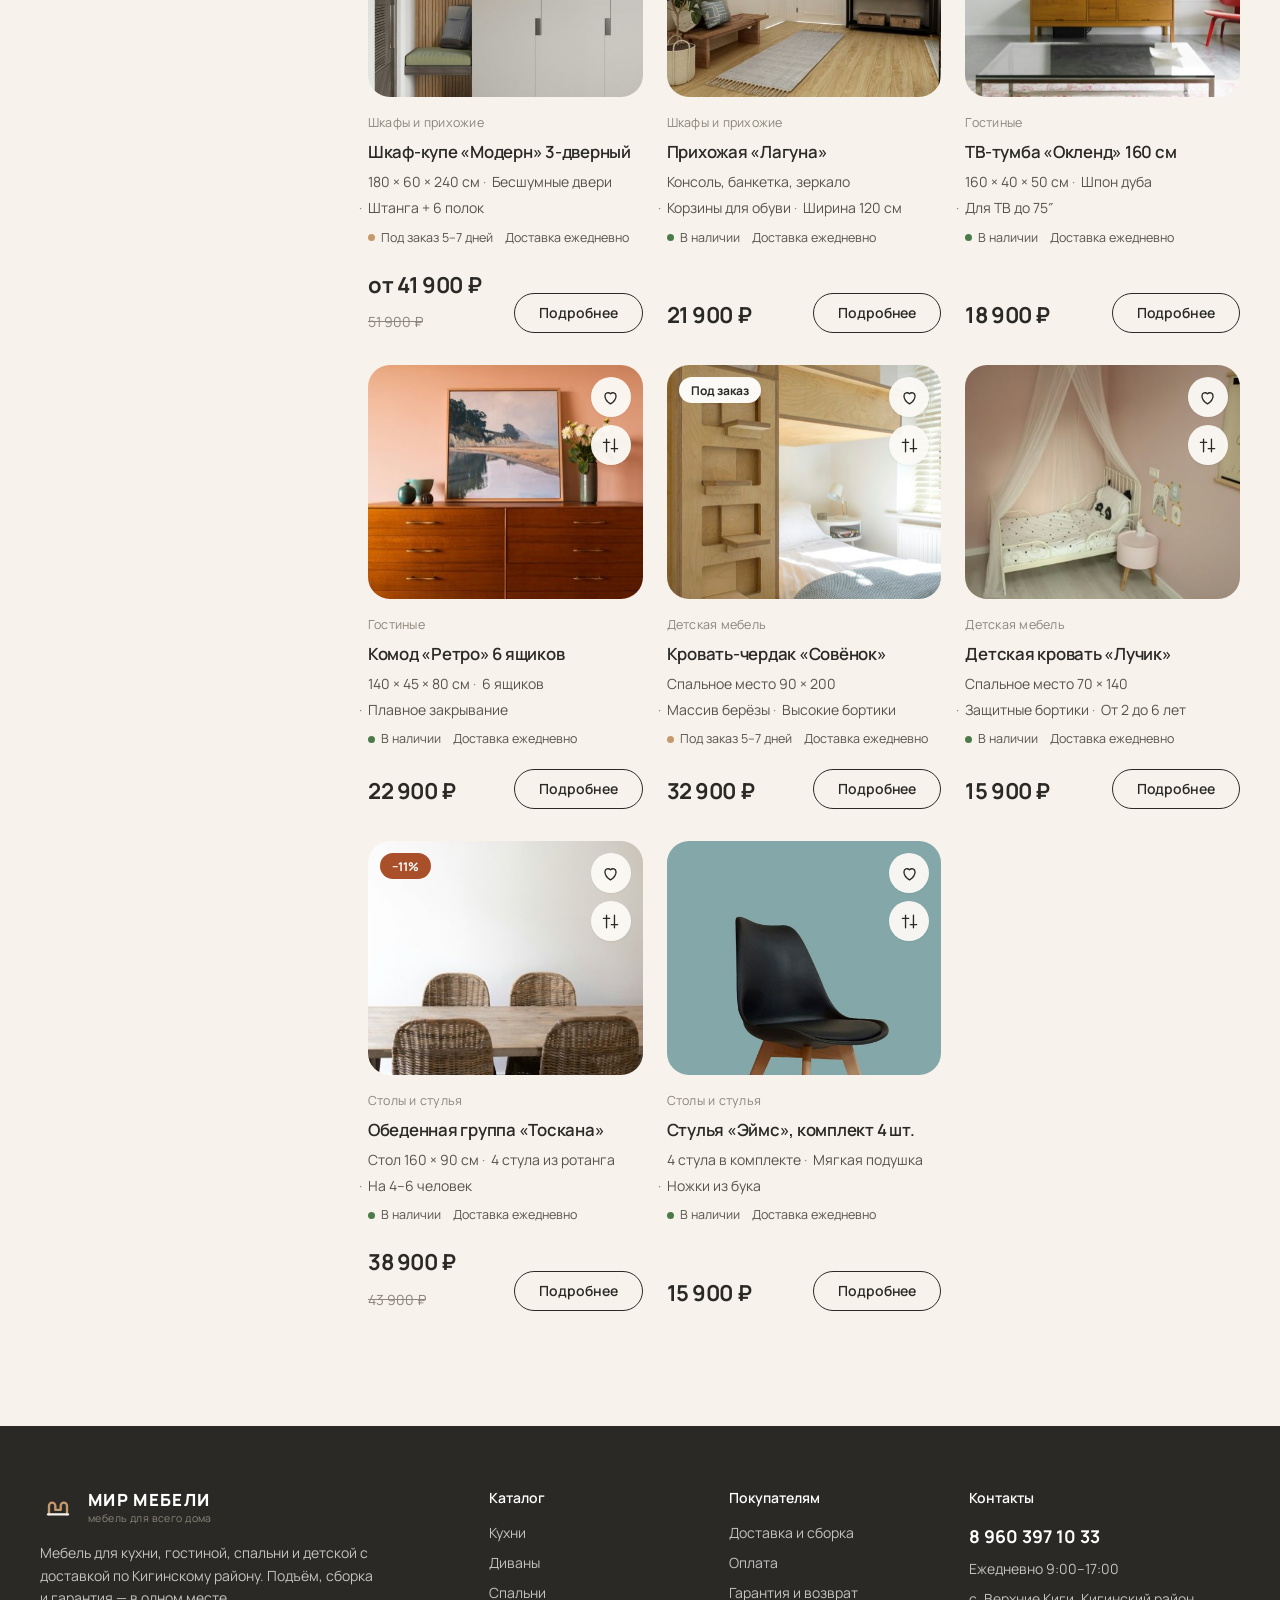
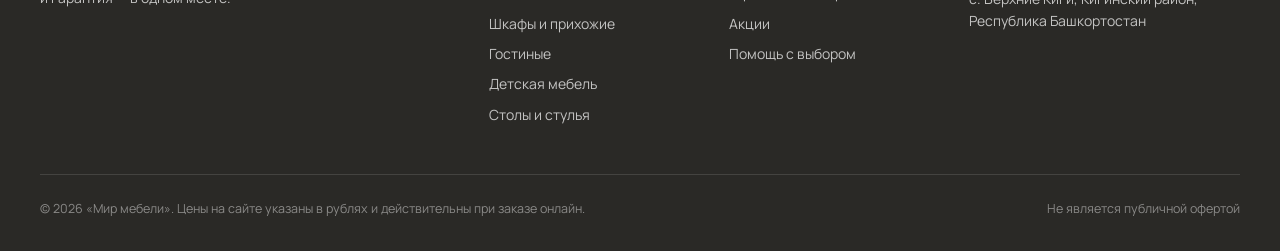
==== commit 227d2df6: "Мобильная версия: файлы на место" ====
--- a/catalog.html
+++ b/catalog.html
@@ -10,9 +10,8 @@
   <link rel="icon" href="favicon.svg" type="image/svg+xml">
   <link rel="preconnect" href="https://fonts.googleapis.com">
   <link rel="preconnect" href="https://fonts.gstatic.com" crossorigin>
-  <link rel="preconnect" href="https://images.unsplash.com">
   <link href="https://fonts.googleapis.com/css2?family=Manrope:wght@400;500;600;700;800&display=swap" rel="stylesheet">
-  <link rel="stylesheet" href="assets/css/styles.css">
+  <link rel="stylesheet" href="assets/css/styles.css?v=3">
 </head>
 <body data-page="catalog">
   <a class="skip-link" href="#main">Перейти к содержимому</a>
@@ -97,8 +96,8 @@
 
   <div id="site-footer"></div>
 
-  <script src="assets/js/data.js" defer></script>
-  <script src="assets/js/app.js" defer></script>
-  <script src="assets/js/catalog.js" defer></script>
+  <script src="assets/js/data.js?v=3" defer></script>
+  <script src="assets/js/app.js?v=3" defer></script>
+  <script src="assets/js/catalog.js?v=3" defer></script>
 </body>
 </html>
--- a/assets/css/styles.css
+++ b/assets/css/styles.css
@@ -66,6 +66,8 @@
 
 /* ---------- База ---------- */
 *, *::before, *::after { box-sizing: border-box; }
+html, body { max-width: 100%; overflow-x: clip; }
+@supports not (overflow: clip) { body { overflow-x: hidden; } }
 html { -webkit-text-size-adjust: 100%; scroll-behavior: smooth; scroll-padding-top: 96px; }
 body {
   margin: 0; background: var(--milk); color: var(--graphite);
@@ -175,7 +177,7 @@
 .mega { position: absolute; left: 0; right: 0; top: 100%; background: var(--milk-light); border-top: 1px solid var(--line); box-shadow: var(--shadow-lg); opacity: 0; visibility: hidden; transform: translateY(-6px); transition: opacity var(--t), transform var(--t), visibility var(--t); }
 .mega.is-open { opacity: 1; visibility: visible; transform: none; }
 .mega__in { display: grid; grid-template-columns: 1fr 340px; gap: var(--sp-7); padding: var(--sp-7) var(--gutter); }
-.mega__grid { display: grid; grid-template-columns: repeat(4, 1fr); gap: var(--sp-4); }
+.mega__grid { display: grid; grid-template-columns: repeat(4, minmax(0, 1fr)); gap: var(--sp-4); }
 .mega__cat { display: grid; gap: var(--sp-3); padding: var(--sp-3); border-radius: var(--r-md); transition: background var(--t); }
 .mega__cat:hover { background: var(--beige); }
 .mega__cat img { aspect-ratio: 4/3; object-fit: cover; border-radius: var(--r-sm); width: 100%; }
@@ -222,7 +224,7 @@
 .quickcat img { width: 36px; height: 36px; border-radius: 50%; object-fit: cover; }
 
 /* ---------- Категории (мозаика) ---------- */
-.cats { display: grid; grid-template-columns: repeat(12, 1fr); grid-auto-rows: 200px; gap: var(--sp-4); }
+.cats { display: grid; grid-template-columns: repeat(12, minmax(0, 1fr)); grid-auto-rows: 200px; gap: var(--sp-4); }
 .cat-tile { position: relative; overflow: hidden; border-radius: var(--r-lg); background: var(--beige); isolation: isolate; }
 .cat-tile img { position: absolute; inset: 0; width: 100%; height: 100%; object-fit: cover; transition: transform .8s var(--ease); z-index: -1; }
 .cat-tile:hover img { transform: scale(1.04); }
@@ -250,7 +252,7 @@
 .room__body { display: flex; flex-direction: column; gap: var(--sp-5); }
 .room__intro { display: grid; gap: var(--sp-3); padding-bottom: var(--sp-5); border-bottom: 1px solid var(--line-strong); }
 .room__list { display: grid; gap: var(--sp-3); }
-.room-item { display: grid; grid-template-columns: 104px 1fr auto; align-items: center; gap: var(--sp-4); padding: var(--sp-3); border-radius: var(--r-md); background: var(--milk-light); transition: box-shadow var(--t), transform var(--t); }
+.room-item { display: grid; grid-template-columns: 104px minmax(0, 1fr) auto; align-items: center; gap: var(--sp-4); padding: var(--sp-3); border-radius: var(--r-md); background: var(--milk-light); transition: box-shadow var(--t), transform var(--t); }
 .room-item:hover { box-shadow: var(--shadow-md); transform: translateY(-1px); }
 .room-item img { width: 104px; height: 84px; object-fit: cover; border-radius: var(--r-sm); }
 .room-item b { display: block; font-weight: 600; line-height: 1.3; }
@@ -295,7 +297,7 @@
 .card__tools, .card__badges { z-index: 2; }
 
 /* ---------- Интерьеры (галерея с параллаксом) ---------- */
-.interiors { display: grid; grid-template-columns: repeat(12, 1fr); gap: var(--sp-4); align-items: start; }
+.interiors { display: grid; grid-template-columns: repeat(12, minmax(0, 1fr)); gap: var(--sp-4); align-items: start; }
 .interior { position: relative; overflow: hidden; border-radius: var(--r-lg); background: var(--beige); margin: 0; }
 .interior img { width: 100%; height: 100%; object-fit: cover; }
 .interior figcaption { position: absolute; left: var(--sp-3); bottom: var(--sp-3); padding: var(--sp-2) var(--sp-3); border-radius: var(--r-sm); background: rgba(252,250,246,.94); font-size: var(--fs-xs); font-weight: 600; }
@@ -319,7 +321,7 @@
 .review__text { font-size: 1.05rem; line-height: 1.65; color: var(--graphite); }
 
 /* ---------- Доставка и сервис ---------- */
-.service { display: grid; grid-template-columns: repeat(4, 1fr); border-top: 1px solid var(--graphite); }
+.service { display: grid; grid-template-columns: repeat(4, minmax(0, 1fr)); border-top: 1px solid var(--graphite); }
 .service__item { padding: var(--sp-6) var(--sp-5) var(--sp-6) 0; display: grid; gap: var(--sp-3); align-content: start; }
 .service__item + .service__item { padding-left: var(--sp-5); border-left: 1px solid var(--line-strong); }
 .service__num { font-size: var(--fs-xs); font-weight: 700; color: var(--oak-deep); letter-spacing: .1em; }
@@ -327,7 +329,7 @@
 .service__item h3 { font-size: 1.2rem; }
 .service__item p { color: var(--graphite-soft); font-size: 0.95rem; }
 .service__price { margin-top: var(--sp-2); font-weight: 700; font-size: 1.1rem; }
-.service__bar { margin-top: var(--sp-7); display: grid; grid-template-columns: 1fr auto; gap: var(--sp-5); align-items: center; padding: var(--sp-5) var(--sp-6); border-radius: var(--r-lg); background: var(--milk-light); border: 1px solid var(--line); }
+.service__bar { margin-top: var(--sp-7); display: grid; grid-template-columns: minmax(0, 1fr) auto; gap: var(--sp-5); align-items: center; padding: var(--sp-5) var(--sp-6); border-radius: var(--r-lg); background: var(--milk-light); border: 1px solid var(--line); }
 
 /* ---------- Консультация ---------- */
 .consult { position: relative; display: grid; grid-template-columns: minmax(0, 6fr) minmax(0, 6fr); border-radius: var(--r-xl); overflow: hidden; background: var(--graphite); color: var(--white); }
@@ -342,7 +344,7 @@
 
 /* ---------- Формы ---------- */
 .form { display: grid; gap: var(--sp-3); }
-.form__row { display: grid; grid-template-columns: 1fr 1fr; gap: var(--sp-3); }
+.form__row { display: grid; grid-template-columns: repeat(2, minmax(0, 1fr)); gap: var(--sp-3); }
 .field { display: grid; gap: 6px; }
 .field label { font-size: var(--fs-xs); font-weight: 600; color: var(--graphite-soft); }
 .input, .select, .textarea {
@@ -369,7 +371,7 @@
 .contacts { display: grid; grid-template-columns: minmax(0, 5fr) minmax(0, 7fr); gap: var(--sp-6); align-items: stretch; }
 .contacts__info { display: grid; gap: var(--sp-5); align-content: start; }
 .contacts__list { display: grid; border-top: 1px solid var(--line-strong); }
-.contacts__row { display: grid; grid-template-columns: 120px 1fr; gap: var(--sp-4); padding: var(--sp-4) 0; border-bottom: 1px solid var(--line-strong); }
+.contacts__row { display: grid; grid-template-columns: 120px minmax(0, 1fr); gap: var(--sp-4); padding: var(--sp-4) 0; border-bottom: 1px solid var(--line-strong); }
 .contacts__row dt { font-size: var(--fs-sm); color: var(--muted); }
 .contacts__row dd { margin: 0; font-weight: 600; }
 .contacts__map { border-radius: var(--r-xl); overflow: hidden; min-height: 420px; background: var(--beige); position: relative; }
@@ -404,7 +406,7 @@
 .fgroup__title { font-size: var(--fs-sm); font-weight: 700; margin-bottom: var(--sp-4); display: flex; justify-content: space-between; }
 .fgroup .check + .check { margin-top: var(--sp-3); }
 .fgroup .check span:last-child { margin-left: auto; color: var(--muted); font-size: var(--fs-xs); }
-.range { display: grid; grid-template-columns: 1fr 1fr; gap: var(--sp-2); }
+.range { display: grid; grid-template-columns: repeat(2, minmax(0, 1fr)); gap: var(--sp-2); }
 .range .input { min-height: 44px; font-size: var(--fs-sm); }
 .range-slider { position: relative; height: 28px; margin-top: var(--sp-3); }
 .range-slider input[type=range] { position: absolute; inset: 0; width: 100%; pointer-events: none; -webkit-appearance: none; appearance: none; background: transparent; }
@@ -435,8 +437,11 @@
 .gallery__thumb img { width: 100%; height: 100%; object-fit: cover; }
 .gallery__thumb[aria-current="true"] { opacity: 1; border-color: var(--graphite); }
 .gallery__main { position: relative; border-radius: var(--r-xl); overflow: hidden; background: var(--beige); aspect-ratio: 5/4.4; cursor: zoom-in; }
-.gallery__main img { width: 100%; height: 100%; object-fit: cover; }
-.gallery__zoom { position: absolute; right: var(--sp-4); bottom: var(--sp-4); display: inline-flex; align-items: center; gap: var(--sp-2); padding: var(--sp-2) var(--sp-4); border-radius: var(--r-pill); background: rgba(252,250,246,.94); font-size: var(--fs-xs); font-weight: 600; }
+.gallery__track { position: absolute; inset: 0; display: flex; overflow-x: auto; overflow-y: hidden; scroll-snap-type: x mandatory; scrollbar-width: none; overscroll-behavior-x: contain; -webkit-overflow-scrolling: touch; touch-action: pan-x pan-y; }
+.gallery__track::-webkit-scrollbar { display: none; }
+.gallery__slide { flex: 0 0 100%; height: 100%; scroll-snap-align: start; scroll-snap-stop: always; cursor: zoom-in; }
+.gallery__slide img { width: 100%; height: 100%; object-fit: cover; -webkit-user-drag: none; user-select: none; }
+.gallery__zoom { pointer-events: none; position: absolute; right: var(--sp-4); bottom: var(--sp-4); display: inline-flex; align-items: center; gap: var(--sp-2); padding: var(--sp-2) var(--sp-4); border-radius: var(--r-pill); background: rgba(252,250,246,.94); font-size: var(--fs-xs); font-weight: 600; }
 .gallery__nav { position: absolute; top: 50%; transform: translateY(-50%); width: 44px; height: 44px; border-radius: 50%; background: rgba(252,250,246,.94); display: grid; place-items: center; box-shadow: var(--shadow-sm); }
 .gallery__nav--prev { left: var(--sp-4); }
 .gallery__nav--next { right: var(--sp-4); }
@@ -453,7 +458,7 @@
 .opt__list { display: flex; flex-wrap: wrap; gap: var(--sp-2); }
 .opt__btn { padding: var(--sp-2) var(--sp-4); min-height: 44px; border-radius: var(--r-md); border: 1px solid var(--line-strong); font-size: var(--fs-sm); font-weight: 500; transition: var(--t); }
 .opt__btn[aria-pressed="true"] { border-color: var(--graphite); box-shadow: inset 0 0 0 1px var(--graphite); }
-.buy__specs { display: grid; grid-template-columns: 1fr 1fr; gap: 0 var(--sp-5); border-top: 1px solid var(--line); }
+.buy__specs { display: grid; grid-template-columns: repeat(2, minmax(0, 1fr)); gap: 0 var(--sp-5); border-top: 1px solid var(--line); }
 .buy__specs div { padding: var(--sp-3) 0; border-bottom: 1px solid var(--line); }
 .buy__specs dt { font-size: var(--fs-xs); color: var(--muted); }
 .buy__specs dd { margin: 0; font-weight: 600; font-size: var(--fs-sm); }
@@ -487,7 +492,7 @@
 .ticks { display: grid; gap: var(--sp-3); }
 .ticks li { display: flex; gap: var(--sp-3); }
 .ticks li::before { content: ''; flex: none; width: 20px; height: 20px; margin-top: 2px; border-radius: 50%; background: var(--oak-light) url("data:image/svg+xml,%3Csvg xmlns='http://www.w3.org/2000/svg' viewBox='0 0 24 24' fill='none' stroke='%238F6A42' stroke-width='3'%3E%3Cpath d='M5 12l5 5L20 7'/%3E%3C/svg%3E") center/12px no-repeat; }
-.info-cards { display: grid; grid-template-columns: 1fr 1fr; gap: var(--sp-4); }
+.info-cards { display: grid; grid-template-columns: repeat(2, minmax(0, 1fr)); gap: var(--sp-4); }
 .info-card { padding: var(--sp-5); border-radius: var(--r-md); background: var(--milk-light); border: 1px solid var(--line); display: grid; gap: var(--sp-2); align-content: start; }
 .info-card b { font-weight: 600; }
 .info-card p { font-size: var(--fs-sm); color: var(--graphite-soft); }
@@ -504,7 +509,7 @@
 .drawer__head h2 { font-size: 1.35rem; font-weight: 600; }
 .drawer__body { flex: 1; overflow: auto; padding: var(--sp-5); }
 .drawer__foot { padding: var(--sp-5); border-top: 1px solid var(--line); background: var(--milk-light); display: grid; gap: var(--sp-3); }
-.line-item { display: grid; grid-template-columns: 88px 1fr; gap: var(--sp-4); padding: var(--sp-4) 0; border-bottom: 1px solid var(--line); }
+.line-item { display: grid; grid-template-columns: 88px minmax(0, 1fr); gap: var(--sp-4); padding: var(--sp-4) 0; border-bottom: 1px solid var(--line); }
 .line-item:first-child { padding-top: 0; }
 .line-item img { width: 88px; height: 76px; border-radius: var(--r-sm); object-fit: cover; }
 .line-item__title { font-weight: 600; line-height: 1.3; font-size: 0.95rem; }
@@ -536,7 +541,7 @@
 .search__input { flex: 1; border: 0; background: none; font-size: clamp(1.25rem, 1rem + 1vw, 1.75rem); font-weight: 500; outline: none; min-width: 0; letter-spacing: -0.02em; }
 .search__hints { margin-top: var(--sp-5); display: flex; flex-wrap: wrap; gap: var(--sp-2); align-items: center; font-size: var(--fs-sm); }
 .search__results { margin-top: var(--sp-5); display: grid; grid-template-columns: repeat(auto-fill, minmax(260px, 1fr)); gap: var(--sp-3); }
-.search-hit { display: grid; grid-template-columns: 72px 1fr; gap: var(--sp-3); align-items: center; padding: var(--sp-2); border-radius: var(--r-md); transition: background var(--t); }
+.search-hit { display: grid; grid-template-columns: 72px minmax(0, 1fr); gap: var(--sp-3); align-items: center; padding: var(--sp-2); border-radius: var(--r-md); transition: background var(--t); }
 .search-hit:hover, .search-hit:focus-visible { background: var(--beige); }
 .search-hit img { width: 72px; height: 60px; object-fit: cover; border-radius: var(--r-sm); }
 .search-hit b { display: block; font-weight: 600; font-size: var(--fs-sm); line-height: 1.3; }
@@ -582,17 +587,29 @@
 }
 @media (max-width: 1100px) {
   .topbar__hours { display: none; }
-  .hero__grid { grid-template-columns: 1fr 1fr; }
+  .hero__grid { grid-template-columns: repeat(2, minmax(0, 1fr)); }
   .catalog { grid-template-columns: 240px minmax(0, 1fr); gap: var(--sp-5); }
   .catalog .grid-products { grid-template-columns: repeat(2, minmax(0, 1fr)); }
-  .footer__grid { grid-template-columns: 1fr 1fr; }
-  .mega__in { grid-template-columns: 1fr; }
+  .footer__grid { grid-template-columns: repeat(2, minmax(0, 1fr)); }
+  .mega__in { grid-template-columns: minmax(0, 1fr); }
   .mega__promo { display: none; }
-  .pdp-info { grid-template-columns: 1fr; }
+  .pdp-info { grid-template-columns: minmax(0, 1fr); }
   .pdp-info__nav { display: none; }
 }
 
 @media (max-width: 900px) {
+  .mega { display: none; }
+  .hero__grid, .room, .reviews, .consult, .contacts, .footer__grid, .catalog, .pdp,
+  .info-block, .info-cards, .form__row, .gallery, .rooms__tabs { grid-template-columns: minmax(0, 1fr); }
+  .hero__facts { grid-template-columns: repeat(3, minmax(0, 1fr)); }
+  .service { grid-template-columns: repeat(2, minmax(0, 1fr)); }
+  .cats { grid-template-columns: repeat(2, minmax(0, 1fr)); }
+  .interiors { grid-template-columns: repeat(2, minmax(0, 1fr)); }
+  .toolbar__right { width: 100%; }
+  .toolbar__right > * { flex: 1 1 0; min-width: 0; }
+  .toolbar .select { width: 100%; padding-left: var(--sp-3); }
+  .btn { white-space: normal; text-align: center; line-height: 1.25; }
+  img, video, iframe, table { max-width: 100%; }
   :root { --header-h: 64px; --tabbar-h: 64px; }
   .topbar { display: none; }
   .mainbar__in { min-height: 64px; gap: var(--sp-2); }
@@ -604,24 +621,24 @@
   .header-actions .icon-btn--fav, .header-actions .icon-btn--cart, .header-actions .icon-btn--compare { display: none; }
   .header-call { display: inline-grid; }
 
-  .tabbar { position: fixed; left: 0; right: 0; bottom: 0; z-index: 60; display: grid; grid-template-columns: repeat(5, 1fr); height: calc(var(--tabbar-h) + env(safe-area-inset-bottom)); padding-bottom: env(safe-area-inset-bottom); background: rgba(252,250,246,.97); border-top: 1px solid var(--line); backdrop-filter: blur(12px); }
+  .tabbar { position: fixed; left: 0; right: 0; bottom: 0; z-index: 60; display: grid; grid-template-columns: repeat(5, minmax(0, 1fr)); height: calc(var(--tabbar-h) + env(safe-area-inset-bottom)); padding-bottom: env(safe-area-inset-bottom); background: rgba(252,250,246,.97); border-top: 1px solid var(--line); backdrop-filter: blur(12px); }
   .tabbar__item { position: relative; display: grid; justify-items: center; align-content: center; gap: 3px; font-size: 11px; font-weight: 600; color: var(--graphite-soft); }
   .tabbar__item svg { width: 22px; height: 22px; }
   .tabbar__item[aria-current="page"] { color: var(--accent); }
   .tabbar__item .badge-count { top: 6px; right: calc(50% - 22px); }
 
   .hero { padding-top: var(--sp-3); }
-  .hero__grid { grid-template-columns: 1fr; min-height: 0; gap: var(--sp-5); }
+  .hero__grid { grid-template-columns: minmax(0, 1fr); min-height: 0; gap: var(--sp-5); }
   .hero__media { order: -1; min-height: 0; aspect-ratio: 4/3.3; border-radius: var(--r-lg); }
   .hero__copy { padding: 0; gap: var(--sp-5); }
-  .hero__facts { grid-template-columns: repeat(3, 1fr); gap: var(--sp-3); }
+  .hero__facts { grid-template-columns: repeat(3, minmax(0, 1fr)); gap: var(--sp-3); }
   .hero__fact b { font-size: 1.05rem; }
   .hero__fact span { font-size: var(--fs-xs); }
   .hero__chip { left: var(--sp-3); bottom: var(--sp-3); padding: var(--sp-2) var(--sp-4) var(--sp-2) var(--sp-2); gap: var(--sp-3); }
   .hero__chip img { width: 48px; height: 48px; }
   .hero__tag { top: var(--sp-3); right: var(--sp-3); }
 
-  .cats { grid-template-columns: 1fr 1fr; grid-auto-rows: 180px; gap: var(--sp-3); }
+  .cats { grid-template-columns: repeat(2, minmax(0, 1fr)); grid-auto-rows: 180px; gap: var(--sp-3); }
   .cat-tile:nth-child(n) { grid-column: span 1; grid-row: span 1; }
   .cat-tile:nth-child(1) { grid-column: span 2; grid-row: span 1; }
   .cat-tile__label { left: var(--sp-2); right: var(--sp-2); bottom: var(--sp-2); padding: var(--sp-2) var(--sp-2) var(--sp-2) var(--sp-3); }
@@ -629,9 +646,9 @@
   .cat-tile__label > span > span { display: none; }
   .cat-tile__go { width: 30px; height: 30px; }
 
-  .room { grid-template-columns: 1fr; }
+  .room { grid-template-columns: minmax(0, 1fr); }
   .room__media { min-height: 0; aspect-ratio: 4/3; border-radius: var(--r-lg); }
-  .room-item { grid-template-columns: 80px 1fr; row-gap: var(--sp-1); }
+  .room-item { grid-template-columns: 80px minmax(0, 1fr); row-gap: var(--sp-1); }
   .room-item img { width: 80px; height: 68px; grid-row: span 2; }
   .room-item strong { grid-column: 2; font-size: 1rem; align-self: start; }
   .card__badges .tag:not(.tag--sale) { display: none; }
@@ -645,47 +662,48 @@
   .price__now { font-size: 1.15rem; }
   .card__tool { width: 36px; height: 36px; }
 
-  .interiors { grid-template-columns: repeat(2, 1fr); gap: var(--sp-3); }
+  .interiors { grid-template-columns: repeat(2, minmax(0, 1fr)); gap: var(--sp-3); }
   .interior--a, .interior--b, .interior--c, .interior--d, .interior--e { grid-column: auto; margin-top: 0; aspect-ratio: 3/4; }
   .interior--a { grid-column: span 2; aspect-ratio: 4/3; }
   .interior--e { grid-column: span 2; aspect-ratio: 16/10; }
 
-  .reviews { grid-template-columns: 1fr; gap: var(--sp-6); }
+  .reviews { grid-template-columns: minmax(0, 1fr); gap: var(--sp-6); }
   .reviews__aside { position: static; }
   .review { padding: var(--sp-5); }
   .review__head { flex-wrap: wrap; }
   .review__product { margin-left: 0; }
 
-  .service { grid-template-columns: 1fr 1fr; }
+  .service { grid-template-columns: repeat(2, minmax(0, 1fr)); }
   .service__item, .service__item + .service__item { padding: var(--sp-5) var(--sp-3) var(--sp-5) 0; border-left: 0; border-bottom: 1px solid var(--line-strong); }
   .service__item:nth-child(even) { padding-left: var(--sp-3); border-left: 1px solid var(--line-strong); }
-  .service__bar { grid-template-columns: 1fr; }
-
-  .consult { grid-template-columns: 1fr; border-radius: var(--r-lg); }
+  .service__bar { grid-template-columns: minmax(0, 1fr); }
+
+  .consult { grid-template-columns: minmax(0, 1fr); border-radius: var(--r-lg); }
   .consult__media { min-height: 0; aspect-ratio: 16/9; }
-  .contacts { grid-template-columns: 1fr; }
+  .contacts { grid-template-columns: minmax(0, 1fr); }
   .contacts__map { min-height: 320px; border-radius: var(--r-lg); }
-  .footer__grid { grid-template-columns: 1fr; gap: var(--sp-5); }
-
-  .catalog { grid-template-columns: 1fr; }
+  .footer__grid { grid-template-columns: minmax(0, 1fr); gap: var(--sp-5); }
+
+  .catalog { grid-template-columns: minmax(0, 1fr); }
   .filter-open { display: inline-flex; }
   .filters { position: fixed; inset: auto 0 0 0; top: auto; z-index: 100; max-height: 88vh; background: var(--milk); border-radius: var(--r-xl) var(--r-xl) 0 0; padding: 0 var(--sp-5) var(--sp-5); transform: translateY(100%); transition: transform .35s var(--ease); box-shadow: var(--shadow-lg); }
   .filters.is-open { transform: none; }
   .filters__head { display: flex; position: sticky; top: 0; z-index: 2; align-items: center; justify-content: space-between; padding: var(--sp-4) 0; background: var(--milk); border-bottom: 1px solid var(--line); margin-bottom: var(--sp-4); }
   .filters__apply { position: sticky; bottom: 0; padding-top: var(--sp-4); background: var(--milk); }
 
-  .pdp { grid-template-columns: 1fr; gap: var(--sp-5); }
-  .gallery { position: static; grid-template-columns: 1fr; margin: 0 calc(var(--gutter) * -1); }
+  .pdp { grid-template-columns: minmax(0, 1fr); gap: var(--sp-5); }
+  .gallery { position: static; grid-template-columns: minmax(0, 1fr); margin: 0 calc(var(--gutter) * -1); }
   .gallery__thumbs { display: none; }
   .gallery__main { border-radius: 0; aspect-ratio: 1 / 0.9; }
   .gallery__nav { display: none; }
   .gallery__dots { display: flex; justify-content: center; gap: 6px; padding-top: var(--sp-3); }
   .gallery__dots span { width: 6px; height: 6px; border-radius: 50%; background: var(--line-strong); transition: var(--t); }
   .gallery__dots span.is-on { width: 18px; border-radius: 3px; background: var(--graphite); }
-  .buy__actions { grid-template-columns: auto 1fr auto; }
+  .buy__actions { grid-template-columns: auto minmax(0, 1fr) auto; }
+  .buy__actions .btn { white-space: normal; padding: 0 var(--sp-4); line-height: 1.2; }
   .buy__actions .icon-btn--compare { display: none; }
-  .info-block { grid-template-columns: 1fr; gap: var(--sp-4); padding: var(--sp-6) 0; }
-  .info-cards { grid-template-columns: 1fr; }
+  .info-block { grid-template-columns: minmax(0, 1fr); gap: var(--sp-4); padding: var(--sp-6) 0; }
+  .info-cards { grid-template-columns: minmax(0, 1fr); }
   body.has-buybar { --tabbar-h: 76px; }
   body.has-buybar .tabbar { display: none; }
   .buybar { position: fixed; left: 0; right: 0; bottom: 0; z-index: 60; display: flex; align-items: center; gap: var(--sp-3); padding: var(--sp-3) var(--gutter) calc(var(--sp-3) + env(safe-area-inset-bottom)); background: rgba(252,250,246,.97); border-top: 1px solid var(--line); backdrop-filter: blur(12px); }
@@ -696,7 +714,7 @@
   .buybar .icon-btn { border: 1px solid var(--line-strong); width: 48px; height: 48px; }
 
   .section-head { margin-bottom: var(--sp-6); }
-  .form__row { grid-template-columns: 1fr; }
+  .form__row { grid-template-columns: minmax(0, 1fr); }
 }
 
 @media (min-width: 901px) { .header-call { display: none; } }
@@ -704,5 +722,5 @@
 @media (max-width: 420px) {
   .hero__actions .btn { flex: 1 1 100%; }
   .hero__fact span { display: block; }
-  .buy__specs { grid-template-columns: 1fr; }
-}
+  .buy__specs { grid-template-columns: minmax(0, 1fr); }
+}
